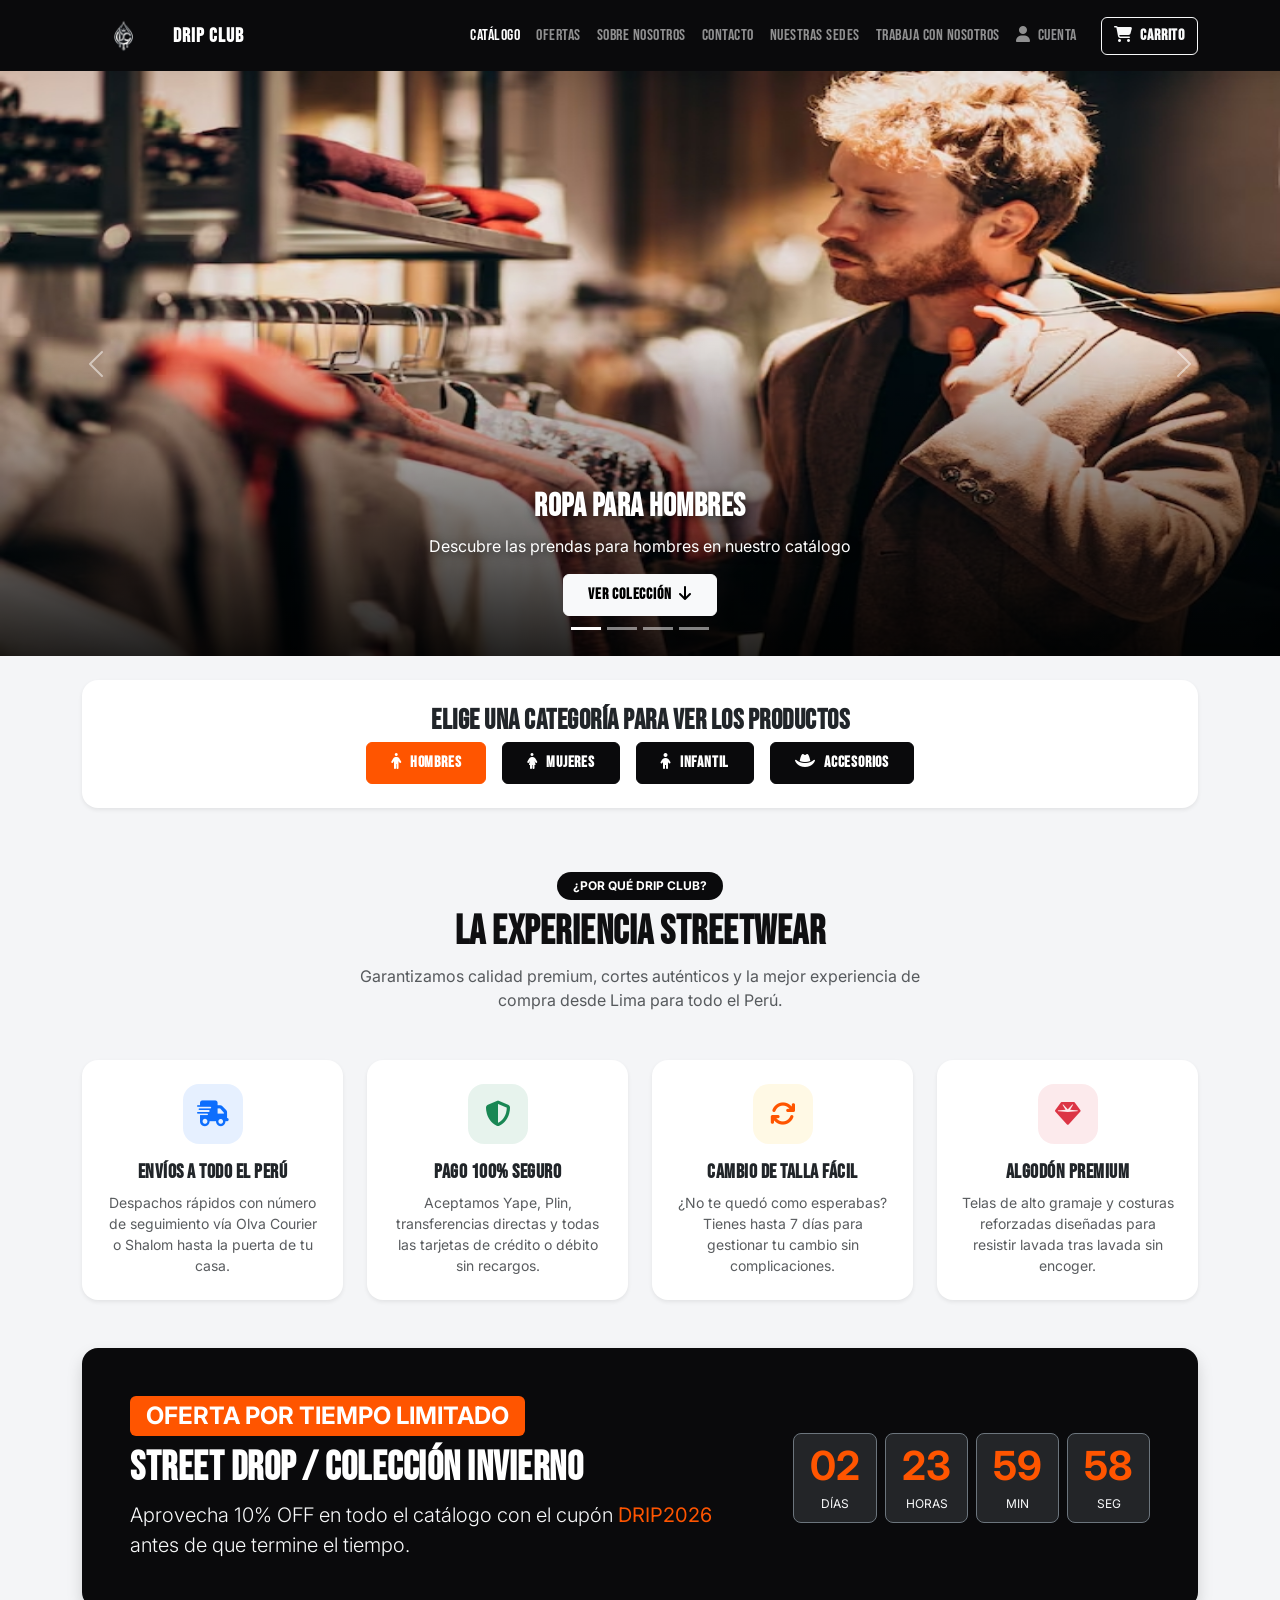
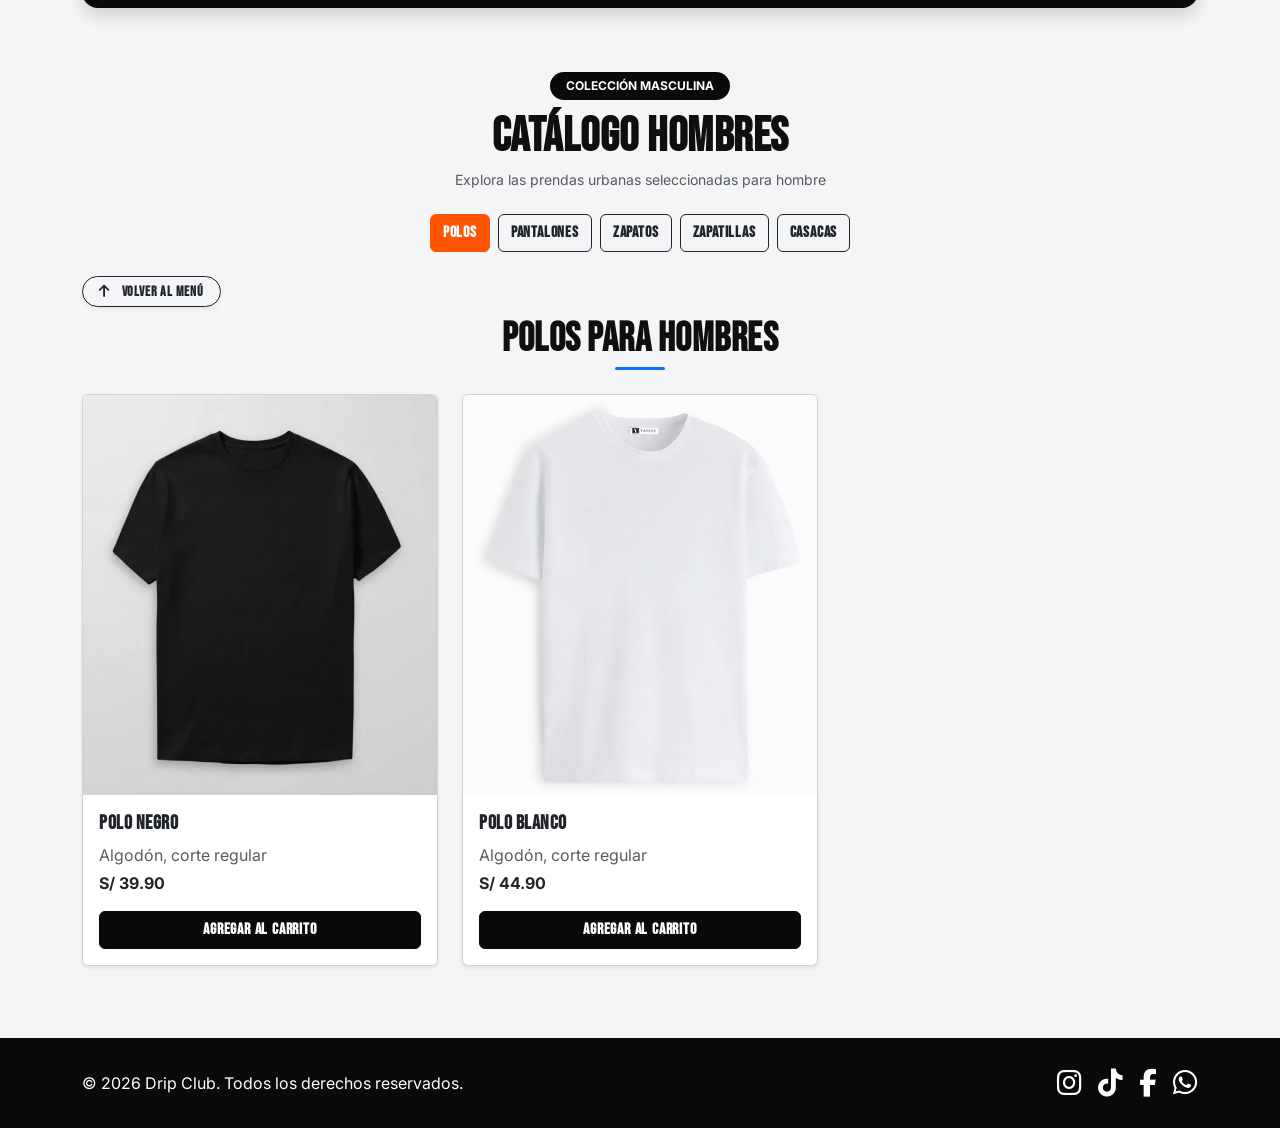
==== drip-club-app/src/main/resources/static/index.html @ f4e7a450 "se inicio la creacion del backend con springboot" ====
<!DOCTYPE html>
<html lang="es">

<head>
  <meta charset="UTF-8">
  <meta name="viewport" content="width=device-width, initial-scale=1.0">
  <title>Drip Club</title>
  <link href="https://cdn.jsdelivr.net/npm/bootstrap@5.3.3/dist/css/bootstrap.min.css" rel="stylesheet">
  <link href="assets/styles.css" rel="stylesheet">

  <link rel="shortcut icon" href="favicon.ico" type="image/x-icon">
</head>

<body>

  <nav class="navbar navbar-expand-lg navbar-dark bg-dark sticky-top">
    <div class="container">

      <a class="navbar-brand fw-bold d-flex align-items-center gap-2" href="index.html">
        <img src="assets/image/logo.png" alt="Logo Drip Club" height="45" class="d-inline-block">
        Drip Club</a>

      <button class="navbar-toggler" type="button" data-bs-toggle="collapse" data-bs-target="#menuPrincipal">
        <span class="navbar-toggler-icon"></span>
      </button>

      <div class="collapse navbar-collapse" id="menuPrincipal">

        <ul class="navbar-nav ms-auto mb-2 mb-lg-0">

          <li class="nav-item">
            <a class="nav-link active" href="#catalogo">Catálogo</a>
          </li>

          <li class="nav-item">
            <a class="nav-link" href="#ofertas" id="navOfertas">
              Ofertas
            </a>
          </li>

          <li class="nav-item">
            <a class="nav-link" href="assets/pages/sobreNosotros.html">
              Sobre nosotros
            </a>
          </li>

          <li class="nav-item">
            <a class="nav-link" href="assets/pages/contacto.html">
              Contacto
            </a>
          </li>

          <li class="nav-item">
            <a class="nav-link" href="assets/pages/sedes.html">
              Nuestras Sedes
            </a>
          </li>

          <li class="nav-item">
            <a class="nav-link" href="assets/pages/trabajaNosotros.html">
              Trabaja con nosotros
            </a>
          </li>

          <!-- Opción Cuenta: abre el modal de inicio de sesión / registro -->
          <li class="nav-item">
            <a class="nav-link" href="#" id="navCuenta" data-bs-toggle="modal" data-bs-target="#modalCuenta">
              <i class="fa-solid fa-user me-1"></i>
              Cuenta
            </a>
          </li>

        </ul>

        <button class="btn btn-outline-light ms-lg-3" type="button" id="btnAbrirCarrito" data-bs-toggle="offcanvas"
          data-bs-target="#offcanvasCarrito" aria-controls="offcanvasCarrito">
          <i class="fa-solid fa-cart-shopping me-1"></i>
          Carrito
        </button>

      </div>
    </div>
  </nav>



  <!-- ===== CARRUSEL (banner principal) ===== -->
  <!-- data-bs-ride="carousel" hace que empiece a moverse solo, automáticamente -->
  <div id="carruselPrincipal" class="carousel slide" data-bs-ride="carousel" data-bs-interval="4000">

    <!-- Los puntitos (indicadores). Cada botón apunta a un slide distinto
         mediante data-bs-slide-to (0, 1, 2...) -->
    <div class="carousel-indicators">
      <button type="button" data-bs-target="#carruselPrincipal" data-bs-slide-to="0" class="active" aria-current="true"
        aria-label="Slide 1"></button>
      <button type="button" data-bs-target="#carruselPrincipal" data-bs-slide-to="1" aria-label="Slide 2"></button>
      <button type="button" data-bs-target="#carruselPrincipal" data-bs-slide-to="2" aria-label="Slide 3"></button>
      <button type="button" data-bs-target="#carruselPrincipal" data-bs-slide-to="3" aria-label="Slide 4"></button>
    </div>

    <!-- Las diapositivas -->
    <div class="carousel-inner">

      <div class="carousel-item active cursor-pointer" onclick="irACategoria('hombres')">
        <img src="assets/image/ropa-hombres-banner2.jpg" class="d-block w-100 imagen-carrousel" alt="Ropa para Hombres">
        <div class="carousel-caption d-block">
          <h2 class="fw-bold fs-2 fs-md-1 mb-2">Ropa para Hombres</h2>
          <p class="mb-3 d-none d-sm-block fs-6 fs-md-5">Descubre las prendas para hombres en nuestro catálogo</p>
          <button class="btn btn-light fw-bold py-2 px-4">Ver Colección <i
              class="fa-solid fa-arrow-down ms-1"></i></button>
        </div>
      </div>

      <div class="carousel-item cursor-pointer" onclick="irACategoria('mujeres')">
        <img src="assets/image/ropa-mujeres-banner.webp" class="d-block w-100 imagen-carrousel" alt="Ropa para Mujeres">
        <div class="carousel-caption d-block">
          <h2 class="fw-bold fs-2 fs-md-1 mb-2">Ropa para Mujeres</h2>
          <p class="mb-3 d-none d-sm-block fs-6 fs-md-5">Descubre las prendas para mujeres en nuestro catálogo</p>
          <button class="btn btn-light fw-bold py-2 px-4">Ver Colección <i
              class="fa-solid fa-arrow-down ms-1"></i></button>
        </div>
      </div>

      <div class="carousel-item cursor-pointer" onclick="irACategoria('infantil')">
        <img src="assets/image/ropa-niños-banner.webp" class="d-block w-100 imagen-carrousel" alt="Ropa para Niños">
        <div class="carousel-caption d-block">
          <h2 class="fw-bold fs-2 fs-md-1 mb-2">Ropa para Niños</h2>
          <p class="mb-3 d-none d-sm-block fs-6 fs-md-5">Descubre las prendas para niños en nuestro catálogo</p>
          <button class="btn btn-light fw-bold py-2 px-4">Ver Colección <i
              class="fa-solid fa-arrow-down ms-1"></i></button>
        </div>
      </div>

      <div class="carousel-item cursor-pointer" onclick="irACategoria('accesorios')">
        <img src="assets/image/ropa-accesorios-banner.jpg" class="d-block w-100 imagen-carrousel" alt="Accesorios">
        <div class="carousel-caption d-block">
          <h2 class="fw-bold fs-2 fs-md-1 mb-2">Accesorios</h2>
          <p class="mb-3 d-none d-sm-block fs-6 fs-md-5">Descubre nuestra colección de accesorios únicos</p>
          <button class="btn btn-light fw-bold py-2 px-4">Ver Colección <i
              class="fa-solid fa-arrow-down ms-1"></i></button>
        </div>
      </div>

    </div>

    <!-- Las flechas (controles) para pasar de slide manualmente -->
    <button class="carousel-control-prev" type="button" data-bs-target="#carruselPrincipal" data-bs-slide="prev">
      <span class="carousel-control-prev-icon" aria-hidden="true"></span>
      <span class="visually-hidden">Anterior</span>
    </button>
    <button class="carousel-control-next" type="button" data-bs-target="#carruselPrincipal" data-bs-slide="next">
      <span class="carousel-control-next-icon" aria-hidden="true"></span>
      <span class="visually-hidden">Siguiente</span>
    </button>

  </div>

  <!-- ===== MENÚ DE CATEGORÍAS (DEBAJO DEL CARRUSEL) ===== -->
  <section id="menu-categorias" class="container my-4">
    <div class="card border-0 rounded-4 shadow-sm p-4 bg-white text-center">
      <h2 class="fw-bold h3 mb-1">Elige una categoría para ver los productos</h2>

      <div class="nav nav-pills justify-content-center gap-2 gap-md-3" id="categorias" role="tablist">
        <button class="btn btn-dark px-3 px-md-4 py-2 active" data-bs-toggle="pill" data-bs-target="#hombres"
          type="button">
          <i class="fa-solid fa-person me-2"></i>Hombres
        </button>

        <button class="btn btn-dark px-3 px-md-4 py-2" data-bs-toggle="pill" data-bs-target="#mujeres" type="button">
          <i class="fa-solid fa-person-dress me-2"></i>Mujeres
        </button>

        <button class="btn btn-dark px-3 px-md-4 py-2" data-bs-toggle="pill" data-bs-target="#infantil" type="button">
          <i class="fa-solid fa-child me-2"></i>Infantil
        </button>

        <button class="btn btn-dark px-3 px-md-4 py-2" data-bs-toggle="pill" data-bs-target="#accesorios" type="button">
          <i class="fa-solid fa-hat-cowboy me-2"></i>Accesorios
        </button>
      </div>
    </div>
  </section>






  <!-- ===== EXPERIENCIA Y BENEFICIOS DRIP CLUB ===== -->
  <section class="container my-5 py-3">
    <div class="text-center mb-5">
      <span class="badge bg-dark px-3 py-2 text-uppercase mb-2 rounded-pill">¿Por qué Drip Club?</span>
      <h2 class="fw-bold display-6">La Experiencia Streetwear</h2>
      <p class="text-muted mx-auto" style="max-width: 600px;">
        Garantizamos calidad premium, cortes auténticos y la mejor experiencia de compra desde Lima para todo el Perú.
      </p>
    </div>

    <div class="row g-4">

      <!-- Beneficio 1 -->
      <div class="col-12 col-sm-6 col-lg-3">
        <div class="card card-beneficio h-100 border-0 shadow-sm rounded-4 p-4 text-center bg-white">
          <div class="icon-box bg-primary bg-opacity-10 text-primary mx-auto mb-3">
            <i class="fa-solid fa-truck-fast"></i>
          </div>
          <h5 class="fw-bold mb-2">Envíos a Todo el Perú</h5>
          <p class="text-muted small mb-0">
            Despachos rápidos con número de seguimiento vía Olva Courier o Shalom hasta la puerta de tu casa.
          </p>
        </div>
      </div>

      <!-- Beneficio 2 -->
      <div class="col-12 col-sm-6 col-lg-3">
        <div class="card card-beneficio h-100 border-0 shadow-sm rounded-4 p-4 text-center bg-white">
          <div class="icon-box bg-success bg-opacity-10 text-success mx-auto mb-3">
            <i class="fa-solid fa-shield-halved"></i>
          </div>
          <h5 class="fw-bold mb-2">Pago 100% Seguro</h5>
          <p class="text-muted small mb-0">
            Aceptamos Yape, Plin, transferencias directas y todas las tarjetas de crédito o débito sin recargos.
          </p>
        </div>
      </div>

      <!-- Beneficio 3 -->
      <div class="col-12 col-sm-6 col-lg-3">
        <div class="card card-beneficio h-100 border-0 shadow-sm rounded-4 p-4 text-center bg-white">
          <div class="icon-box bg-warning bg-opacity-10 text-warning mx-auto mb-3">
            <i class="fa-solid fa-arrows-rotate"></i>
          </div>
          <h5 class="fw-bold mb-2">Cambio de Talla Fácil</h5>
          <p class="text-muted small mb-0">
            ¿No te quedó como esperabas? Tienes hasta 7 días para gestionar tu cambio sin complicaciones.
          </p>
        </div>
      </div>

      <!-- Beneficio 4 -->
      <div class="col-12 col-sm-6 col-lg-3">
        <div class="card card-beneficio h-100 border-0 shadow-sm rounded-4 p-4 text-center bg-white">
          <div class="icon-box bg-danger bg-opacity-10 text-danger mx-auto mb-3">
            <i class="fa-solid fa-gem"></i>
          </div>
          <h5 class="fw-bold mb-2">Algodón Premium</h5>
          <p class="text-muted small mb-0">
            Telas de alto gramaje y costuras reforzadas diseñadas para resistir lavada tras lavada sin encoger.
          </p>
        </div>
      </div>

    </div>

    <!-- Banner Promocional con Cuenta Regresiva -->
    <div class="card border-0 rounded-4 bg-dark text-white p-4 p-md-5 mt-5 shadow">
      <div class="row align-items-center g-4 text-center text-md-start">
        <div class="col-lg-7">
          <span class="badge bg-warning text-dark fw-bold px-3 py-2 text-uppercase mb-2 fs-4">Oferta por Tiempo
            Limitado</span>
          <h3 class="fw-bold display-6 mb-2">Street Drop / Colección Invierno</h3>
          <p class="text-light lead mb-0">
            Aprovecha 10% OFF en todo el catálogo con el cupón <strong class="text-warning">DRIP2026</strong> antes de
            que termine el tiempo.
          </p>
        </div>
        <div class="col-lg-5">
          <!-- Temporizador Digital -->
          <div class="d-flex justify-content-center justify-content-lg-end gap-2 text-center">
            <div class="bg-secondary bg-opacity-25 border border-secondary rounded-3 p-2 px-3">
              <span id="cuentaDias" class="d-block display-6 fw-bold text-warning">02</span>
              <small class="text-uppercase text-light" style="font-size: 0.75rem;">Días</small>
            </div>
            <div class="bg-secondary bg-opacity-25 border border-secondary rounded-3 p-2 px-3">
              <span id="cuentaHoras" class="d-block display-6 fw-bold text-warning">14</span>
              <small class="text-uppercase text-light" style="font-size: 0.75rem;">Horas</small>
            </div>
            <div class="bg-secondary bg-opacity-25 border border-secondary rounded-3 p-2 px-3">
              <span id="cuentaMinutos" class="d-block display-6 fw-bold text-warning">38</span>
              <small class="text-uppercase text-light" style="font-size: 0.75rem;">Min</small>
            </div>
            <div class="bg-secondary bg-opacity-25 border border-secondary rounded-3 p-2 px-3">
              <span id="cuentaSegundos" class="d-block display-6 fw-bold text-warning">45</span>
              <small class="text-uppercase text-light" style="font-size: 0.75rem;">Seg</small>
            </div>
          </div>
        </div>
      </div>
    </div>
  </section>

  <!-- ===== SECCIÓN OFERTAS ===== -->
  <section id="ofertas" class="container my-5 d-none">

    <div class="text-center mb-4">

      <span class="badge bg-warning px-3 py-2 text-uppercase mb-2 rounded-pill">
        Descuentos
      </span>

      <h2 class="fw-bold display-5 mb-1">
        Ofertas Drip Club
      </h2>

      <p class="text-muted">
        Aprovecha nuestros productos seleccionados con precios especiales
      </p>

    </div>

    <!-- Aquí JavaScript colocará automáticamente los productos en oferta -->
    <div class="row g-4" id="productosOfertas">
    </div>

  </section>





  <!-- ===== CATÁLOGO DE PRODUCTOS (GRILLA) ===== -->
  <div id="catalogo"></div>




  <!-- ===== CONTENIDO DE CATEGORÍAS ===== -->
  <div class="container mb-5 pb-4">
    <div class="tab-content">


      <!-- ================================================== -->
      <!-- HOMBRES -->
      <!-- ================================================== -->

      <div class="tab-pane fade show active" id="hombres">

        <!-- TÍTULO PRINCIPAL DE LA CATEGORÍA -->
        <div class="text-center mb-4">
          <span class="badge bg-dark px-3 py-2 text-uppercase mb-2 rounded-pill">Colección Masculina</span>
          <h2 class="fw-bold display-5 mb-1">Catálogo Hombres</h2>
          <p class="text-muted small">Explora las prendas urbanas seleccionadas para hombre</p>
        </div>

        <!-- SUBCATEGORÍAS -->

        <div class="nav nav-pills justify-content-center gap-2 flex-wrap mb-4">

          <button class="btn btn-outline-dark active" data-bs-toggle="pill" data-bs-target="#hombre-polos"
            type="button">
            Polos
          </button>

          <button class="btn btn-outline-dark" data-bs-toggle="pill" data-bs-target="#hombre-pantalones" type="button">
            Pantalones
          </button>

          <button class="btn btn-outline-dark" data-bs-toggle="pill" data-bs-target="#hombre-zapatos" type="button">
            Zapatos
          </button>

          <button class="btn btn-outline-dark" data-bs-toggle="pill" data-bs-target="#hombre-zapatillas" type="button">
            Zapatillas
          </button>

          <button class="btn btn-outline-dark" data-bs-toggle="pill" data-bs-target="#hombre-casacas" type="button">
            Casacas
          </button>

        </div>


        <div class="tab-content">


          <!-- POLOS HOMBRE -->

          <div class="tab-pane fade show active" id="hombre-polos">

            <!-- Cabecera con botón volver a la izquierda y título en el centro -->
            <div class="mb-4">
              <div class="text-start mb-2">
                <a href="#menu-categorias" class="btn btn-outline-dark btn-sm rounded-pill px-3 fw-bold shadow-sm">
                  <i class="fa-solid fa-arrow-up me-2"></i> Volver al menú
                </a>
              </div>
              <div class="text-center">
                <h2 class="fw-bold display-6 mb-1">Polos para Hombres</h2>
                <div class="bg-primary mx-auto rounded-pill" style="width: 50px; height: 3px;"></div>
              </div>
            </div>

            <div class="row g-4">

              <div class="col-12 col-sm-6 col-md-4 producto" data-oferta="true" data-precio-oferta="29.90">
                <div class="card h-100 shadow-sm">

                  <img src="assets/image/polo-negro-basico-unisex-1-600x750.png.webp"
                    class="card-img-top imagen-producto" alt="Polo negro">

                  <div class="card-body d-flex flex-column">

                    <h5 class="card-title">Polo Negro</h5>

                    <p class="card-text text-muted mb-1">
                      Algodón, corte regular
                    </p>

                    <p class="fw-bold mb-3">S/ 39.90</p>

                    <button class="btn btn-dark mt-auto btn-agregar-carrito">
                      Agregar al carrito
                    </button>

                  </div>
                </div>
              </div>


              <div class="col-12 col-sm-6 col-md-4">
                <div class="card h-100 shadow-sm">

                  <img src="assets/image/w=1500,h=1500,fit=cover.jpg" class="card-img-top imagen-producto"
                    alt="Polo negro">

                  <div class="card-body d-flex flex-column">

                    <h5 class="card-title">Polo Blanco</h5>

                    <p class="card-text text-muted mb-1">
                      Algodón, corte regular
                    </p>

                    <p class="fw-bold mb-3">S/ 44.90</p>

                    <button class="btn btn-dark mt-auto btn-agregar-carrito">
                      Agregar al carrito
                    </button>

                  </div>
                </div>
              </div>

            </div>
          </div>


          <!-- PANTALONES HOMBRE -->
          <div class="tab-pane fade" id="hombre-pantalones">

            <!-- Cabecera con botón volver a la izquierda y título en el centro -->
            <div class="mb-4">
              <div class="text-start mb-2">
                <a href="#menu-categorias" class="btn btn-outline-dark btn-sm rounded-pill px-3 fw-bold shadow-sm">
                  <i class="fa-solid fa-arrow-up me-2"></i> Volver al menú
                </a>
              </div>
              <div class="text-center">
                <h2 class="fw-bold display-6 mb-1">Pantalones para Hombres</h2>
                <div class="bg-primary mx-auto rounded-pill" style="width: 50px; height: 3px;"></div>
              </div>
            </div>

            <div class="row g-4">

              <div class="col-12 col-sm-6 col-md-4">
                <div class="card h-100 shadow-sm">

                  <img src="assets/image/715720_gp00_6_1.webp" class="card-img-top imagen-producto"
                    alt="Pantalón straight">

                  <div class="card-body d-flex flex-column">

                    <h5 class="card-title">Pantalón Straight</h5>

                    <p class="card-text text-muted mb-1">
                      Corte recto para hombre
                    </p>

                    <p class="fw-bold mb-3">S/ 89.90</p>

                    <button class="btn btn-dark mt-auto btn-agregar-carrito">
                      Agregar al carrito
                    </button>

                  </div>
                </div>
              </div>


              <div class="col-12 col-sm-6 col-md-4">
                <div class="card h-100 shadow-sm">

                  <img src="assets/image/20535148.webp" class="card-img-top imagen-producto" alt="Pantalón jogger">

                  <div class="card-body d-flex flex-column">

                    <h5 class="card-title">Pantalón Jogger</h5>

                    <p class="card-text text-muted mb-1">
                      Cómodo y urbano
                    </p>

                    <p class="fw-bold mb-3">S/ 79.90</p>

                    <button class="btn btn-dark mt-auto btn-agregar-carrito">
                      Agregar al carrito
                    </button>

                  </div>
                </div>
              </div>


              <div class="col-12 col-sm-6 col-md-4">
                <div class="card h-100 shadow-sm">

                  <img src="assets/image/pantalonchino.webp" class="card-img-top imagen-producto" alt="Jogger negro">

                  <div class="card-body d-flex flex-column">

                    <h5 class="card-title">Pantalón Chino</h5>

                    <p class="card-text text-muted mb-1">
                      Diseño urbano
                    </p>

                    <p class="fw-bold mb-3">S/ 84.90</p>

                    <button class="btn btn-dark mt-auto btn-agregar-carrito">
                      Agregar al carrito
                    </button>

                  </div>
                </div>
              </div>

            </div>
          </div>


          <!-- ZAPATOS HOMBRE -->
          <div class="tab-pane fade" id="hombre-zapatos">

            <!-- Cabecera con botón volver a la izquierda y título en el centro -->
            <div class="mb-4">
              <div class="text-start mb-2">
                <a href="#menu-categorias" class="btn btn-outline-dark btn-sm rounded-pill px-3 fw-bold shadow-sm">
                  <i class="fa-solid fa-arrow-up me-2"></i> Volver al menú
                </a>
              </div>
              <div class="text-center">
                <h2 class="fw-bold display-6 mb-1">Zapatos para Hombres</h2>
                <div class="bg-primary mx-auto rounded-pill" style="width: 50px; height: 3px;"></div>
              </div>
            </div>

            <div class="row g-4">

              <div class="col-12 col-sm-6 col-md-4">
                <div class="card h-100 shadow-sm">

                  <img src="assets/image/images.jpg" class="card-img-top imagen-producto" alt="Zapato marrón">

                  <div class="card-body d-flex flex-column">

                    <h5 class="card-title">Zapato Marrón</h5>

                    <p class="card-text text-muted mb-1">
                      Diseño elegante
                    </p>

                    <p class="fw-bold mb-3">S/ 139.90</p>

                    <button class="btn btn-dark mt-auto btn-agregar-carrito">
                      Agregar al carrito
                    </button>

                  </div>
                </div>
              </div>


              <div class="col-12 col-sm-6 col-md-4">
                <div class="card h-100 shadow-sm">

                  <img src="assets/image/black-leather-formal-shoes-isolated-260nw-2455182389.webp"
                    class="card-img-top imagen-producto" alt="Zapato negro">

                  <div class="card-body d-flex flex-column">

                    <h5 class="card-title">Zapato Negro</h5>

                    <p class="card-text text-muted mb-1">
                      Diseño formal
                    </p>

                    <p class="fw-bold mb-3">S/ 149.90</p>

                    <button class="btn btn-dark mt-auto btn-agregar-carrito">
                      Agregar al carrito
                    </button>

                  </div>
                </div>
              </div>

            </div>
          </div>


          <!-- ZAPATILLAS HOMBRE -->
          <div class="tab-pane fade" id="hombre-zapatillas">

            <!-- Cabecera con botón volver a la izquierda y título en el centro -->
            <div class="mb-4">
              <div class="text-start mb-2">
                <a href="#menu-categorias" class="btn btn-outline-dark btn-sm rounded-pill px-3 fw-bold shadow-sm">
                  <i class="fa-solid fa-arrow-up me-2"></i> Volver al menú
                </a>
              </div>
              <div class="text-center">
                <h2 class="fw-bold display-6 mb-1">Zapatillas para Hombres</h2>
                <div class="bg-primary mx-auto rounded-pill" style="width: 50px; height: 3px;"></div>
              </div>
            </div>

            <div class="row g-4">

              <div class="col-12 col-sm-6 col-md-4">
                <div class="card h-100 shadow-sm">

                  <img src="assets/image/Zapatillasrunning.jpg" class="card-img-top imagen-producto"
                    alt="Zapatilla running">

                  <div class="card-body d-flex flex-column">

                    <h5 class="card-title">Zapatilla Running</h5>

                    <p class="card-text text-muted mb-1">
                      Cómoda para uso diario
                    </p>

                    <p class="fw-bold mb-3">S/ 149.90</p>

                    <button class="btn btn-dark mt-auto btn-agregar-carrito">
                      Agregar al carrito
                    </button>

                  </div>
                </div>
              </div>


              <div class="col-12 col-sm-6 col-md-4 producto" data-oferta="true" data-precio-oferta="109.90">
                <div class="card h-100 shadow-sm">

                  <img src="assets/image/Zapatillascasual.jpg" class="card-img-top imagen-producto"
                    alt="Zapatilla casual">

                  <div class="card-body d-flex flex-column">

                    <h5 class="card-title">Zapatilla Casual</h5>

                    <p class="card-text text-muted mb-1">
                      Diseño urbano
                    </p>

                    <p class="fw-bold mb-3">S/ 139.90</p>

                    <button class="btn btn-dark mt-auto btn-agregar-carrito">
                      Agregar al carrito
                    </button>

                  </div>
                </div>
              </div>

            </div>
          </div>


          <!-- CASACAS HOMBRE -->
          <div class="tab-pane fade" id="hombre-casacas">

            <!-- Cabecera con botón volver a la izquierda y título en el centro -->
            <div class="mb-4">
              <div class="text-start mb-2">
                <a href="#menu-categorias" class="btn btn-outline-dark btn-sm rounded-pill px-3 fw-bold shadow-sm">
                  <i class="fa-solid fa-arrow-up me-2"></i> Volver al menú
                </a>
              </div>
              <div class="text-center">
                <h2 class="fw-bold display-6 mb-1">Casacas para Hombres</h2>
                <div class="bg-primary mx-auto rounded-pill" style="width: 50px; height: 3px;"></div>
              </div>
            </div>

            <div class="row g-4">

              <div class="col-12 col-sm-6 col-md-4">
                <div class="card h-100 shadow-sm">

                  <img src="assets/image/Casaca-trucker-en-denim---Negro---H-M-PE.webp"
                    class="card-img-top imagen-producto" alt="Casaca denim">

                  <div class="card-body d-flex flex-column">

                    <h5 class="card-title">Casaca Denim</h5>

                    <p class="card-text text-muted mb-1">
                      Denim oscuro
                    </p>

                    <p class="fw-bold mb-3">S/ 129.90</p>

                    <button class="btn btn-dark mt-auto btn-agregar-carrito">
                      Agregar al carrito
                    </button>

                  </div>
                </div>
              </div>


              <div class="col-12 col-sm-6 col-md-4 producto" data-oferta="true" data-precio-oferta="129.90">
                <div class="card h-100 shadow-sm">

                  <img src="assets/image/casacapuffer.webp" class="card-img-top imagen-producto" alt="Casaca puffer">

                  <div class="card-body d-flex flex-column">

                    <h5 class="card-title">Casaca Puffer</h5>

                    <p class="card-text text-muted mb-1">
                      Ideal para invierno
                    </p>

                    <p class="fw-bold mb-3">S/ 159.90</p>

                    <button class="btn btn-dark mt-auto btn-agregar-carrito">
                      Agregar al carrito
                    </button>

                  </div>
                </div>
              </div>

            </div>
          </div>

        </div>
      </div>


      <!-- ================================================== -->
      <!-- MUJERES -->
      <!-- ================================================== -->

      <div class="tab-pane fade" id="mujeres">

        <!-- TÍTULO PRINCIPAL DE LA CATEGORÍA -->
        <div class="text-center mb-4">
          <span class="badge bg-dark px-3 py-2 text-uppercase mb-2 rounded-pill">Colección Femenina</span>
          <h2 class="fw-bold display-5 mb-1">Catálogo Mujeres</h2>
          <p class="text-muted small">Explora las prendas urbanas seleccionadas para mujer</p>
        </div>

        <div class="nav nav-pills justify-content-center gap-2 flex-wrap mb-4">

          <button class="btn btn-outline-dark active" data-bs-toggle="pill" data-bs-target="#mujer-polos" type="button">
            Polos
          </button>

          <button class="btn btn-outline-dark" data-bs-toggle="pill" data-bs-target="#mujer-blusas" type="button">
            Blusas
          </button>

          <button class="btn btn-outline-dark" data-bs-toggle="pill" data-bs-target="#mujer-pantalones" type="button">
            Pantalones
          </button>

          <button class="btn btn-outline-dark" data-bs-toggle="pill" data-bs-target="#mujer-faldas" type="button">
            Faldas
          </button>

          <button class="btn btn-outline-dark" data-bs-toggle="pill" data-bs-target="#mujer-vestidos" type="button">
            Vestidos
          </button>

          <button class="btn btn-outline-dark" data-bs-toggle="pill" data-bs-target="#mujer-tacos" type="button">
            Tacos
          </button>

          <button class="btn btn-outline-dark" data-bs-toggle="pill" data-bs-target="#mujer-zapatillas" type="button">
            Zapatillas
          </button>

          <button class="btn btn-outline-dark" data-bs-toggle="pill" data-bs-target="#mujer-casacas" type="button">
            Casacas
          </button>

        </div>


        <div class="tab-content">


          <!-- POLOS MUJER -->

          <div class="tab-pane fade show active" id="mujer-polos">

            <!-- Cabecera con botón volver a la izquierda y título en el centro -->
            <div class="mb-4">
              <div class="text-start mb-2">
                <a href="#menu-categorias" class="btn btn-outline-dark btn-sm rounded-pill px-3 fw-bold shadow-sm">
                  <i class="fa-solid fa-arrow-up me-2"></i> Volver al menú
                </a>
              </div>
              <div class="text-center">
                <h2 class="fw-bold display-6 mb-1">Polos para Mujeres</h2>
                <div class="bg-primary mx-auto rounded-pill" style="width: 50px; height: 3px;"></div>
              </div>
            </div>

            <div class="row g-4">

              <div class="col-12 col-sm-6 col-md-4">
                <div class="card h-100 shadow-sm">

                  <img src="assets/image/PM26-ROSADO.webp" class="card-img-top imagen-producto" alt="Polo camisero">

                  <div class="card-body d-flex flex-column">

                    <h5 class="card-title">Polo Camisero</h5>

                    <p class="card-text text-muted mb-1">
                      Polo casual para mujer
                    </p>

                    <p class="fw-bold mb-3">S/ 49.90</p>

                    <button class="btn btn-dark mt-auto btn-agregar-carrito">
                      Agregar al carrito
                    </button>

                  </div>
                </div>
              </div>


              <div class="col-12 col-sm-6 col-md-4">
                <div class="card h-100 shadow-sm">

                  <img src="assets/image/polomujer.jpg" class="card-img-top imagen-producto" alt="Polo manga corta">

                  <div class="card-body d-flex flex-column">

                    <h5 class="card-title">Polo Manga Corta</h5>

                    <p class="card-text text-muted mb-1">
                      Diseño casual
                    </p>

                    <p class="fw-bold mb-3">S/ 39.90</p>

                    <button class="btn btn-dark mt-auto btn-agregar-carrito">
                      Agregar al carrito
                    </button>

                  </div>
                </div>
              </div>

            </div>
          </div>


          <!-- BLUSAS MUJER -->

          <div class="tab-pane fade" id="mujer-blusas">

            <!-- Cabecera con botón volver a la izquierda y título en el centro -->
            <div class="mb-4">
              <div class="text-start mb-2">
                <a href="#menu-categorias" class="btn btn-outline-dark btn-sm rounded-pill px-3 fw-bold shadow-sm">
                  <i class="fa-solid fa-arrow-up me-2"></i> Volver al menú
                </a>
              </div>
              <div class="text-center">
                <h2 class="fw-bold display-6 mb-1">Blusas para Mujeres</h2>
                <div class="bg-primary mx-auto rounded-pill" style="width: 50px; height: 3px;"></div>
              </div>
            </div>

            <div class="row g-4">

              <div class="col-12 col-sm-6 col-md-4">
                <div class="card h-100 shadow-sm">

                  <img src="assets/image/boleromujer.jpg" class="card-img-top imagen-producto" alt="Blusa bolero">

                  <div class="card-body d-flex flex-column">

                    <h5 class="card-title">Blusa Bolero</h5>

                    <p class="card-text text-muted mb-1">
                      Blusa elegante y fresca
                    </p>

                    <p class="fw-bold mb-3">S/ 69.90</p>

                    <button class="btn btn-dark mt-auto btn-agregar-carrito">
                      Agregar al carrito
                    </button>

                  </div>
                </div>
              </div>


              <div class="col-12 col-sm-6 col-md-4">
                <div class="card h-100 shadow-sm">

                  <img src="assets/image/blusamangalarga.webp" class="card-img-top imagen-producto"
                    alt="Blusa manga larga">

                  <div class="card-body d-flex flex-column">

                    <h5 class="card-title">Blusa Manga Larga</h5>

                    <p class="card-text text-muted mb-1">
                      Diseño casual
                    </p>

                    <p class="fw-bold mb-3">S/ 74.90</p>

                    <button class="btn btn-dark mt-auto btn-agregar-carrito">
                      Agregar al carrito
                    </button>

                  </div>
                </div>
              </div>

            </div>
          </div>

          <!-- PANTALONES MUJER -->
          <div class="tab-pane fade" id="mujer-pantalones">

            <!-- Cabecera con botón volver a la izquierda y título en el centro -->
            <div class="mb-4">
              <div class="text-start mb-2">
                <a href="#menu-categorias" class="btn btn-outline-dark btn-sm rounded-pill px-3 fw-bold shadow-sm">
                  <i class="fa-solid fa-arrow-up me-2"></i> Volver al menú
                </a>
              </div>
              <div class="text-center">
                <h2 class="fw-bold display-6 mb-1">Pantalones para Mujeres</h2>
                <div class="bg-primary mx-auto rounded-pill" style="width: 50px; height: 3px;"></div>
              </div>
            </div>

            <div class="row g-4">

              <div class="col-12 col-sm-6 col-md-4">
                <div class="card h-100 shadow-sm">

                  <img src="assets/image/jeanazulmujer.webp" class="card-img-top imagen-producto" alt="Jean mujer">

                  <div class="card-body d-flex flex-column">

                    <h5 class="card-title">Jean Mujer</h5>

                    <p class="card-text text-muted mb-1">
                      Jean azul clásico
                    </p>

                    <p class="fw-bold mb-3">S/ 99.90</p>

                    <button class="btn btn-dark mt-auto btn-agregar-carrito">
                      Agregar al carrito
                    </button>

                  </div>
                </div>
              </div>


              <div class="col-12 col-sm-6 col-md-4">
                <div class="card h-100 shadow-sm">

                  <img src="assets/image/legginsnegro.avif" class="card-img-top imagen-producto" alt="Leggin mujer">

                  <div class="card-body d-flex flex-column">

                    <h5 class="card-title">Leggin Negro</h5>

                    <p class="card-text text-muted mb-1">
                      Cómodo y flexible
                    </p>

                    <p class="fw-bold mb-3">S/ 59.90</p>

                    <button class="btn btn-dark mt-auto btn-agregar-carrito">
                      Agregar al carrito
                    </button>

                  </div>
                </div>
              </div>


              <div class="col-12 col-sm-6 col-md-4">
                <div class="card h-100 shadow-sm">

                  <img src="assets/image/joggerdeportivo.webp" class="card-img-top imagen-producto" alt="Jogger mujer">

                  <div class="card-body d-flex flex-column">

                    <h5 class="card-title">Jogger deportivo</h5>

                    <p class="card-text text-muted mb-1">
                      Diseño casual
                    </p>

                    <p class="fw-bold mb-3">S/ 79.90</p>

                    <button class="btn btn-dark mt-auto btn-agregar-carrito">
                      Agregar al carrito
                    </button>

                  </div>
                </div>
              </div>

            </div>
          </div>


          <!-- FALDAS MUJER -->
          <div class="tab-pane fade" id="mujer-faldas">

            <!-- Cabecera con botón volver a la izquierda y título en el centro -->
            <div class="mb-4">
              <div class="text-start mb-2">
                <a href="#menu-categorias" class="btn btn-outline-dark btn-sm rounded-pill px-3 fw-bold shadow-sm">
                  <i class="fa-solid fa-arrow-up me-2"></i> Volver al menú
                </a>
              </div>
              <div class="text-center">
                <h2 class="fw-bold display-6 mb-1">Faldas para Mujeres</h2>
                <div class="bg-primary mx-auto rounded-pill" style="width: 50px; height: 3px;"></div>
              </div>
            </div>

            <div class="row g-4">

              <div class="col-12 col-sm-6 col-md-4">
                <div class="card h-100 shadow-sm">

                  <img src="assets/image/faldacorta.jpg" class="card-img-top imagen-producto" alt="Falda corta">

                  <div class="card-body d-flex flex-column">

                    <h5 class="card-title">Falda Corta</h5>

                    <p class="card-text text-muted mb-1">
                      Diseño moderno
                    </p>

                    <p class="fw-bold mb-3">S/ 59.90</p>

                    <button class="btn btn-dark mt-auto btn-agregar-carrito">
                      Agregar al carrito
                    </button>

                  </div>
                </div>
              </div>


              <div class="col-12 col-sm-6 col-md-4">
                <div class="card h-100 shadow-sm">

                  <img src="assets/image/faldalarga.jpg" class="card-img-top imagen-producto" alt="Falda larga">

                  <div class="card-body d-flex flex-column">

                    <h5 class="card-title">Falda Larga</h5>

                    <p class="card-text text-muted mb-1">
                      Falda elegante
                    </p>

                    <p class="fw-bold mb-3">S/ 79.90</p>

                    <button class="btn btn-dark mt-auto btn-agregar-carrito">
                      Agregar al carrito
                    </button>

                  </div>
                </div>
              </div>

            </div>
          </div>


          <!-- VESTIDOS MUJER -->
          <div class="tab-pane fade" id="mujer-vestidos">

            <!-- Cabecera con botón volver a la izquierda y título en el centro -->
            <div class="mb-4">
              <div class="text-start mb-2">
                <a href="#menu-categorias" class="btn btn-outline-dark btn-sm rounded-pill px-3 fw-bold shadow-sm">
                  <i class="fa-solid fa-arrow-up me-2"></i> Volver al menú
                </a>
              </div>
              <div class="text-center">
                <h2 class="fw-bold display-6 mb-1">Vestidos para Mujeres</h2>
                <div class="bg-primary mx-auto rounded-pill" style="width: 50px; height: 3px;"></div>
              </div>
            </div>

            <div class="row g-4">

              <div class="col-12 col-sm-6 col-md-4">
                <div class="card h-100 shadow-sm">

                  <img src="assets/image/vestidoelegante.avif" class="card-img-top imagen-producto"
                    alt="Vestido elegante">

                  <div class="card-body d-flex flex-column">

                    <h5 class="card-title">Vestido Elegante</h5>

                    <p class="card-text text-muted mb-1">
                      Ideal para ocasiones especiales
                    </p>

                    <p class="fw-bold mb-3">S/ 139.90</p>

                    <button class="btn btn-dark mt-auto btn-agregar-carrito">
                      Agregar al carrito
                    </button>

                  </div>
                </div>
              </div>


              <div class="col-12 col-sm-6 col-md-4">
                <div class="card h-100 shadow-sm">

                  <img src="assets/image/vestidomangacorta.webp" class="card-img-top imagen-producto"
                    alt="Vestido manga corta">

                  <div class="card-body d-flex flex-column">

                    <h5 class="card-title">Vestido Manga Corta</h5>

                    <p class="card-text text-muted mb-1">
                      Diseño fresco y casual
                    </p>

                    <p class="fw-bold mb-3">S/ 109.90</p>

                    <button class="btn btn-dark mt-auto btn-agregar-carrito">
                      Agregar al carrito
                    </button>

                  </div>
                </div>
              </div>

            </div>
          </div>


          <!-- TACOS MUJER -->
          <div class="tab-pane fade" id="mujer-tacos">

            <!-- Cabecera con botón volver a la izquierda y título en el centro -->
            <div class="mb-4">
              <div class="text-start mb-2">
                <a href="#menu-categorias" class="btn btn-outline-dark btn-sm rounded-pill px-3 fw-bold shadow-sm">
                  <i class="fa-solid fa-arrow-up me-2"></i> Volver al menú
                </a>
              </div>
              <div class="text-center">
                <h2 class="fw-bold display-6 mb-1">Tacos para Mujeres</h2>
                <div class="bg-primary mx-auto rounded-pill" style="width: 50px; height: 3px;"></div>
              </div>
            </div>

            <div class="row g-4">

              <div class="col-12 col-sm-6 col-md-4">
                <div class="card h-100 shadow-sm">

                  <img src="assets/image/zapatosreina.jpg" class="card-img-top imagen-producto" alt="Tacos reina">

                  <div class="card-body d-flex flex-column">

                    <h5 class="card-title">Tacos Reina</h5>

                    <p class="card-text text-muted mb-1">
                      Taco clásico
                    </p>

                    <p class="fw-bold mb-3">S/ 129.90</p>

                    <button class="btn btn-dark mt-auto btn-agregar-carrito">
                      Agregar al carrito
                    </button>

                  </div>
                </div>
              </div>


              <div class="col-12 col-sm-6 col-md-4">
                <div class="card h-100 shadow-sm">

                  <img src="assets/image/zapatosconcorrea.webp" class="card-img-top imagen-producto"
                    alt="Tacos con correa">

                  <div class="card-body d-flex flex-column">

                    <h5 class="card-title">Tacos con Correa</h5>

                    <p class="card-text text-muted mb-1">
                      Diseño elegante
                    </p>

                    <p class="fw-bold mb-3">S/ 119.90</p>

                    <button class="btn btn-dark mt-auto btn-agregar-carrito">
                      Agregar al carrito
                    </button>

                  </div>
                </div>
              </div>

            </div>
          </div>


          <!-- ZAPATILLAS MUJER -->
          <div class="tab-pane fade" id="mujer-zapatillas">

            <!-- Cabecera con botón volver a la izquierda y título en el centro -->
            <div class="mb-4">
              <div class="text-start mb-2">
                <a href="#menu-categorias" class="btn btn-outline-dark btn-sm rounded-pill px-3 fw-bold shadow-sm">
                  <i class="fa-solid fa-arrow-up me-2"></i> Volver al menú
                </a>
              </div>
              <div class="text-center">
                <h2 class="fw-bold display-6 mb-1">Zapatillas para Mujeres</h2>
                <div class="bg-primary mx-auto rounded-pill" style="width: 50px; height: 3px;"></div>
              </div>
            </div>

            <div class="row g-4">

              <div class="col-12 col-sm-6 col-md-4">
                <div class="card h-100 shadow-sm">

                  <img src="assets/image/zapatillasmujerblanca.jpg" class="card-img-top imagen-producto"
                    alt="Zapatilla blanca">

                  <div class="card-body d-flex flex-column">

                    <h5 class="card-title">Zapatilla Blanca</h5>

                    <p class="card-text text-muted mb-1">
                      Diseño minimalista
                    </p>

                    <p class="fw-bold mb-3">S/ 129.90</p>

                    <button class="btn btn-dark mt-auto btn-agregar-carrito">
                      Agregar al carrito
                    </button>

                  </div>
                </div>
              </div>


              <div class="col-12 col-sm-6 col-md-4">
                <div class="card h-100 shadow-sm">

                  <img src="assets/image/zapatillasmujercasual.jpg" class="card-img-top imagen-producto"
                    alt="Zapatilla casual">

                  <div class="card-body d-flex flex-column">

                    <h5 class="card-title">Zapatilla Casual</h5>

                    <p class="card-text text-muted mb-1">
                      Cómoda para uso diario
                    </p>

                    <p class="fw-bold mb-3">S/ 119.90</p>

                    <button class="btn btn-dark mt-auto btn-agregar-carrito">
                      Agregar al carrito
                    </button>

                  </div>
                </div>
              </div>

            </div>
          </div>


          <!-- CASACAS MUJER -->
          <div class="tab-pane fade" id="mujer-casacas">

            <!-- Cabecera con botón volver a la izquierda y título en el centro -->
            <div class="mb-4">
              <div class="text-start mb-2">
                <a href="#menu-categorias" class="btn btn-outline-dark btn-sm rounded-pill px-3 fw-bold shadow-sm">
                  <i class="fa-solid fa-arrow-up me-2"></i> Volver al menú
                </a>
              </div>
              <div class="text-center">
                <h2 class="fw-bold display-6 mb-1">Casacas para Mujeres</h2>
                <div class="bg-primary mx-auto rounded-pill" style="width: 50px; height: 3px;"></div>
              </div>
            </div>

            <div class="row g-4">

              <div class="col-12 col-sm-6 col-md-4">
                <div class="card h-100 shadow-sm">

                  <img src="assets/image/casacadeplumas.jpg" class="card-img-top imagen-producto" alt="Casaca plumas">

                  <div class="card-body d-flex flex-column">

                    <h5 class="card-title">Casaca Plumas</h5>

                    <p class="card-text text-muted mb-1">
                      Abrigo ligero
                    </p>

                    <p class="fw-bold mb-3">S/ 159.90</p>

                    <button class="btn btn-dark mt-auto btn-agregar-carrito">
                      Agregar al carrito
                    </button>

                  </div>
                </div>
              </div>


              <div class="col-12 col-sm-6 col-md-4">
                <div class="card h-100 shadow-sm">

                  <img src="assets/image/casacasuede.webp" class="card-img-top imagen-producto" alt="Casaca suede">

                  <div class="card-body d-flex flex-column">

                    <h5 class="card-title">Casaca Suede</h5>

                    <p class="card-text text-muted mb-1">
                      Diseño moderno
                    </p>

                    <p class="fw-bold mb-3">S/ 149.90</p>

                    <button class="btn btn-dark mt-auto btn-agregar-carrito">
                      Agregar al carrito
                    </button>

                  </div>
                </div>
              </div>

            </div>
          </div>

        </div>
      </div>


      <!-- ================================================== -->
      <!-- INFANTIL -->
      <!-- ================================================== -->

      <div class="tab-pane fade" id="infantil">

        <!-- TÍTULO PRINCIPAL DE LA CATEGORÍA -->
        <div class="text-center mb-4">
          <span class="badge bg-dark px-3 py-2 text-uppercase mb-2 rounded-pill">Colección Infantil</span>
          <h2 class="fw-bold display-5 mb-1">Catálogo Infantil</h2>
          <p class="text-muted small">Moda urbana cómoda y con estilo para niños y niñas</p>
        </div>

        <!-- SUBCATEGORÍAS INFANTIL -->

        <div class="nav nav-pills justify-content-center gap-2 flex-wrap mb-4">

          <button class="btn btn-outline-dark active" data-bs-toggle="pill" data-bs-target="#infantil-polos"
            type="button">
            Polos
          </button>

          <button class="btn btn-outline-dark" data-bs-toggle="pill" data-bs-target="#infantil-pantalones"
            type="button">
            Pantalones
          </button>

          <button class="btn btn-outline-dark" data-bs-toggle="pill" data-bs-target="#infantil-shorts" type="button">
            Shorts
          </button>

          <button class="btn btn-outline-dark" data-bs-toggle="pill" data-bs-target="#infantil-zapatillas"
            type="button">
            Zapatillas
          </button>

          <button class="btn btn-outline-dark" data-bs-toggle="pill" data-bs-target="#infantil-casacas" type="button">
            Casacas
          </button>

        </div>


        <div class="tab-content">


          <!-- POLOS INFANTIL -->

          <div class="tab-pane fade show active" id="infantil-polos">

            <!-- Cabecera con botón volver a la izquierda y título en el centro -->
            <div class="mb-4">
              <div class="text-start mb-2">
                <a href="#menu-categorias" class="btn btn-outline-dark btn-sm rounded-pill px-3 fw-bold shadow-sm">
                  <i class="fa-solid fa-arrow-up me-2"></i> Volver al menú
                </a>
              </div>
              <div class="text-center">
                <h2 class="fw-bold display-6 mb-1">Polos para Niños</h2>
                <div class="bg-primary mx-auto rounded-pill" style="width: 50px; height: 3px;"></div>
              </div>
            </div>

            <div class="row g-4">

              <div class="col-12 col-sm-6 col-md-4">
                <div class="card h-100 shadow-sm">

                  <img src="assets/image/poloniño.jpg" class="card-img-top imagen-producto" alt="Polo niño">

                  <div class="card-body d-flex flex-column">

                    <h5 class="card-title">Polo Niño</h5>

                    <p class="card-text text-muted mb-1">
                      Polo manga corta
                    </p>

                    <p class="fw-bold mb-3">S/ 34.90</p>

                    <button class="btn btn-dark mt-auto btn-agregar-carrito">
                      Agregar al carrito
                    </button>

                  </div>
                </div>
              </div>


              <div class="col-12 col-sm-6 col-md-4">
                <div class="card h-100 shadow-sm">

                  <img src="assets/image/poloniña.jpg" class="card-img-top imagen-producto" alt="Polo niña">

                  <div class="card-body d-flex flex-column">

                    <h5 class="card-title">Polo Niña</h5>

                    <p class="card-text text-muted mb-1">
                      Polo estampado
                    </p>

                    <p class="fw-bold mb-3">S/ 34.90</p>

                    <button class="btn btn-dark mt-auto btn-agregar-carrito">
                      Agregar al carrito
                    </button>

                  </div>
                </div>
              </div>

            </div>
          </div>


          <!-- PANTALONES INFANTIL -->

          <div class="tab-pane fade" id="infantil-pantalones">

            <!-- Cabecera con botón volver a la izquierda y título en el centro -->
            <div class="mb-4">
              <div class="text-start mb-2">
                <a href="#menu-categorias" class="btn btn-outline-dark btn-sm rounded-pill px-3 fw-bold shadow-sm">
                  <i class="fa-solid fa-arrow-up me-2"></i> Volver al menú
                </a>
              </div>
              <div class="text-center">
                <h2 class="fw-bold display-6 mb-1">Pantalones para Niños</h2>
                <div class="bg-primary mx-auto rounded-pill" style="width: 50px; height: 3px;"></div>
              </div>
            </div>

            <div class="row g-4">

              <div class="col-12 col-sm-6 col-md-4">
                <div class="card h-100 shadow-sm">

                  <img src="assets/image/pantalonniño.webp" class="card-img-top imagen-producto" alt="Pantalón niño">

                  <div class="card-body d-flex flex-column">

                    <h5 class="card-title">Pantalón Niño</h5>

                    <p class="card-text text-muted mb-1">
                      Pantalón azul
                    </p>

                    <p class="fw-bold mb-3">S/ 59.90</p>

                    <button class="btn btn-dark mt-auto btn-agregar-carrito">
                      Agregar al carrito
                    </button>

                  </div>
                </div>
              </div>


              <div class="col-12 col-sm-6 col-md-4">
                <div class="card h-100 shadow-sm">

                  <img src="assets/image/pantaloniña.webp" class="card-img-top imagen-producto" alt="Pantalón niña">

                  <div class="card-body d-flex flex-column">

                    <h5 class="card-title">Pantalón Niña</h5>

                    <p class="card-text text-muted mb-1">
                      Pantalón rosado
                    </p>

                    <p class="fw-bold mb-3">S/ 59.90</p>

                    <button class="btn btn-dark mt-auto btn-agregar-carrito">
                      Agregar al carrito
                    </button>

                  </div>
                </div>
              </div>

            </div>
          </div>


          <!-- SHORTS INFANTIL -->

          <div class="tab-pane fade" id="infantil-shorts">

            <!-- Cabecera con botón volver a la izquierda y título en el centro -->
            <div class="mb-4">
              <div class="text-start mb-2">
                <a href="#menu-categorias" class="btn btn-outline-dark btn-sm rounded-pill px-3 fw-bold shadow-sm">
                  <i class="fa-solid fa-arrow-up me-2"></i> Volver al menú
                </a>
              </div>
              <div class="text-center">
                <h2 class="fw-bold display-6 mb-1">Shorts para Niños</h2>
                <div class="bg-primary mx-auto rounded-pill" style="width: 50px; height: 3px;"></div>
              </div>
            </div>

            <div class="row g-4">

              <div class="col-12 col-sm-6 col-md-4">
                <div class="card h-100 shadow-sm">

                  <img src="assets/image/shordeportivoniño.avif" class="card-img-top imagen-producto" alt="Short niño">

                  <div class="card-body d-flex flex-column">

                    <h5 class="card-title">Short Niño</h5>

                    <p class="card-text text-muted mb-1">
                      Short deportivo
                    </p>

                    <p class="fw-bold mb-3">S/ 39.90</p>

                    <button class="btn btn-dark mt-auto btn-agregar-carrito">
                      Agregar al carrito
                    </button>

                  </div>
                </div>
              </div>

              <!-- CONTINUACIÓN: SHORT NIÑA -->

              <div class="col-12 col-sm-6 col-md-4">
                <div class="card h-100 shadow-sm">

                  <img src="assets/image/shortdenim.jpg" class="card-img-top imagen-producto" alt="Short niña">

                  <div class="card-body d-flex flex-column">

                    <h5 class="card-title">Short Niña</h5>

                    <p class="card-text text-muted mb-1">
                      Short denim
                    </p>

                    <p class="fw-bold mb-3">S/ 44.90</p>

                    <button class="btn btn-dark mt-auto btn-agregar-carrito">
                      Agregar al carrito
                    </button>

                  </div>
                </div>
              </div>

            </div>
          </div>


          <!-- ZAPATILLAS INFANTIL -->

          <div class="tab-pane fade" id="infantil-zapatillas">

            <!-- Cabecera con botón volver a la izquierda y título en el centro -->
            <div class="mb-4">
              <div class="text-start mb-2">
                <a href="#menu-categorias" class="btn btn-outline-dark btn-sm rounded-pill px-3 fw-bold shadow-sm">
                  <i class="fa-solid fa-arrow-up me-2"></i> Volver al menú
                </a>
              </div>
              <div class="text-center">
                <h2 class="fw-bold display-6 mb-1">Zapatillas para Niños</h2>
                <div class="bg-primary mx-auto rounded-pill" style="width: 50px; height: 3px;"></div>
              </div>
            </div>

            <div class="row g-4">

              <div class="col-12 col-sm-6 col-md-4">
                <div class="card h-100 shadow-sm">

                  <img src="assets/image/zapatillaurbananiño.jpg" class="card-img-top imagen-producto"
                    alt="Zapatilla niño">

                  <div class="card-body d-flex flex-column">

                    <h5 class="card-title">Zapatilla Niño</h5>

                    <p class="card-text text-muted mb-1">
                      Zapatilla urbana
                    </p>

                    <p class="fw-bold mb-3">S/ 89.90</p>

                    <button class="btn btn-dark mt-auto btn-agregar-carrito">
                      Agregar al carrito
                    </button>

                  </div>
                </div>
              </div>


              <div class="col-12 col-sm-6 col-md-4">
                <div class="card h-100 shadow-sm">

                  <img src="assets/image/zapatillaniña.jpg" class="card-img-top imagen-producto" alt="Zapatilla niña">

                  <div class="card-body d-flex flex-column">

                    <h5 class="card-title">Zapatilla Niña</h5>

                    <p class="card-text text-muted mb-1">
                      Zapatilla casual
                    </p>

                    <p class="fw-bold mb-3">S/ 89.90</p>

                    <button class="btn btn-dark mt-auto btn-agregar-carrito">
                      Agregar al carrito
                    </button>

                  </div>
                </div>
              </div>

            </div>
          </div>


          <!-- CASACAS INFANTIL -->

          <div class="tab-pane fade" id="infantil-casacas">

            <!-- Cabecera con botón volver a la izquierda y título en el centro -->
            <div class="mb-4">
              <div class="text-start mb-2">
                <a href="#menu-categorias" class="btn btn-outline-dark btn-sm rounded-pill px-3 fw-bold shadow-sm">
                  <i class="fa-solid fa-arrow-up me-2"></i> Volver al menú
                </a>
              </div>
              <div class="text-center">
                <h2 class="fw-bold display-6 mb-1">Casacas para Niños</h2>
                <div class="bg-primary mx-auto rounded-pill" style="width: 50px; height: 3px;"></div>
              </div>
            </div>

            <div class="row g-4">

              <div class="col-12 col-sm-6 col-md-4">
                <div class="card h-100 shadow-sm">

                  <img src="assets/image/casacaniño.webp" class="card-img-top imagen-producto" alt="Casaca niño">

                  <div class="card-body d-flex flex-column">

                    <h5 class="card-title">Casaca Niño</h5>

                    <p class="card-text text-muted mb-1">
                      Casaca para invierno
                    </p>

                    <p class="fw-bold mb-3">S/ 99.90</p>

                    <button class="btn btn-dark mt-auto btn-agregar-carrito">
                      Agregar al carrito
                    </button>

                  </div>
                </div>
              </div>


              <div class="col-12 col-sm-6 col-md-4">
                <div class="card h-100 shadow-sm">

                  <img src="assets/image/casacaniña.jpg" class="card-img-top imagen-producto" alt="Casaca niña">

                  <div class="card-body d-flex flex-column">

                    <h5 class="card-title">Casaca Niña</h5>

                    <p class="card-text text-muted mb-1">
                      Casaca manga larga
                    </p>

                    <p class="fw-bold mb-3">S/ 99.90</p>

                    <button class="btn btn-dark mt-auto btn-agregar-carrito">
                      Agregar al carrito
                    </button>

                  </div>
                </div>
              </div>

            </div>
          </div>


        </div>
        <!-- FIN TAB-CONTENT SUBCATEGORÍAS INFANTIL -->

      </div>
      <!-- FIN INFANTIL -->
      <!-- ================================================== -->
      <!-- ACCESORIOS -->
      <!-- ================================================== -->

      <div class="tab-pane fade" id="accesorios">

        <!-- TÍTULO PRINCIPAL DE LA CATEGORÍA -->
        <div class="text-center mb-4">
          <span class="badge bg-dark px-3 py-2 text-uppercase mb-2 rounded-pill">Colección de Accesorios</span>
          <h2 class="fw-bold display-5 mb-1">Catálogo Accesorios</h2>
          <p class="text-muted small">Completa tu outfit con nuestros accesorios urbanos</p>
        </div>

        <!-- SUBCATEGORÍAS ACCESORIOS -->
        <div class="nav nav-pills justify-content-center gap-2 flex-wrap mb-4">

          <button class="btn btn-outline-dark active" data-bs-toggle="pill" data-bs-target="#accesorios-gorras"
            type="button">
            Gorras
          </button>

          <button class="btn btn-outline-dark" data-bs-toggle="pill" data-bs-target="#accesorios-mochilas"
            type="button">
            Mochilas
          </button>

          <button class="btn btn-outline-dark" data-bs-toggle="pill" data-bs-target="#accesorios-cinturones"
            type="button">
            Cinturones
          </button>

          <button class="btn btn-outline-dark" data-bs-toggle="pill" data-bs-target="#accesorios-lentes" type="button">
            Lentes
          </button>

          <button class="btn btn-outline-dark" data-bs-toggle="pill" data-bs-target="#accesorios-relojes" type="button">
            Relojes
          </button>

          <button class="btn btn-outline-dark" data-bs-toggle="pill" data-bs-target="#accesorios-collares"
            type="button">
            Collares
          </button>

          <button class="btn btn-outline-dark" data-bs-toggle="pill" data-bs-target="#accesorios-pulseras"
            type="button">
            Pulseras
          </button>

        </div>


        <div class="tab-content">

          <!-- GORRAS -->
          <div class="tab-pane fade show active" id="accesorios-gorras">

            <!-- Cabecera con botón volver a la izquierda y título en el centro -->
            <div class="mb-4">
              <div class="text-start mb-2">
                <a href="#menu-categorias" class="btn btn-outline-dark btn-sm rounded-pill px-3 fw-bold shadow-sm">
                  <i class="fa-solid fa-arrow-up me-2"></i> Volver al menú
                </a>
              </div>
              <div class="text-center">
                <h2 class="fw-bold display-6 mb-1">Gorras</h2>
                <div class="bg-primary mx-auto rounded-pill" style="width: 50px; height: 3px;"></div>
              </div>
            </div>

            <div class="row g-4">

              <div class="col-12 col-sm-6 col-md-4">
                <div class="card h-100 shadow-sm">

                  <img src="assets/image/gorra-negra.jpg" class="card-img-top imagen-producto" alt="Gorra negra">

                  <div class="card-body d-flex flex-column">

                    <h5 class="card-title">Gorra Negra</h5>

                    <p class="card-text text-muted mb-1">
                      Diseño urbano ajustable
                    </p>

                    <p class="fw-bold mb-3">S/ 49.90</p>

                    <button class="btn btn-dark mt-auto btn-agregar-carrito">
                      Agregar al carrito
                    </button>

                  </div>
                </div>
              </div>

            </div>
          </div>


          <!-- MOCHILAS -->
          <div class="tab-pane fade" id="accesorios-mochilas">

            <!-- Cabecera con botón volver a la izquierda y título en el centro -->
            <div class="mb-4">
              <div class="text-start mb-2">
                <a href="#menu-categorias" class="btn btn-outline-dark btn-sm rounded-pill px-3 fw-bold shadow-sm">
                  <i class="fa-solid fa-arrow-up me-2"></i> Volver al menú
                </a>
              </div>
              <div class="text-center">
                <h2 class="fw-bold display-6 mb-1">Mochilas</h2>
                <div class="bg-primary mx-auto rounded-pill" style="width: 50px; height: 3px;"></div>
              </div>
            </div>

            <div class="row g-4">

              <div class="col-12 col-sm-6 col-md-4">
                <div class="card h-100 shadow-sm">

                  <img src="assets/image/mochila-negra.jpg" class="card-img-top imagen-producto" alt="Mochila negra">

                  <div class="card-body d-flex flex-column">

                    <h5 class="card-title">Mochila Urbana</h5>

                    <p class="card-text text-muted mb-1">
                      Mochila casual para uso diario
                    </p>

                    <p class="fw-bold mb-3">S/ 89.90</p>

                    <button class="btn btn-dark mt-auto btn-agregar-carrito">
                      Agregar al carrito
                    </button>

                  </div>
                </div>
              </div>

            </div>
          </div>


          <!-- CINTURONES -->
          <div class="tab-pane fade" id="accesorios-cinturones">

            <!-- Cabecera con botón volver a la izquierda y título en el centro -->
            <div class="mb-4">
              <div class="text-start mb-2">
                <a href="#menu-categorias" class="btn btn-outline-dark btn-sm rounded-pill px-3 fw-bold shadow-sm">
                  <i class="fa-solid fa-arrow-up me-2"></i> Volver al menú
                </a>
              </div>
              <div class="text-center">
                <h2 class="fw-bold display-6 mb-1">Cinturones</h2>
                <div class="bg-primary mx-auto rounded-pill" style="width: 50px; height: 3px;"></div>
              </div>
            </div>

            <div class="row g-4">

              <div class="col-12 col-sm-6 col-md-4">
                <div class="card h-100 shadow-sm">

                  <img src="assets/image/cinturon-negro.jpg" class="card-img-top imagen-producto" alt="Cinturón negro">

                  <div class="card-body d-flex flex-column">

                    <h5 class="card-title">Cinturón Negro</h5>

                    <p class="card-text text-muted mb-1">
                      Diseño clásico y versátil
                    </p>

                    <p class="fw-bold mb-3">S/ 39.90</p>

                    <button class="btn btn-dark mt-auto btn-agregar-carrito">
                      Agregar al carrito
                    </button>

                  </div>
                </div>
              </div>

            </div>
          </div>


          <!-- LENTES -->
          <div class="tab-pane fade" id="accesorios-lentes">

            <!-- Cabecera con botón volver a la izquierda y título en el centro -->
            <div class="mb-4">
              <div class="text-start mb-2">
                <a href="#menu-categorias" class="btn btn-outline-dark btn-sm rounded-pill px-3 fw-bold shadow-sm">
                  <i class="fa-solid fa-arrow-up me-2"></i> Volver al menú
                </a>
              </div>
              <div class="text-center">
                <h2 class="fw-bold display-6 mb-1">Lentes</h2>
                <div class="bg-primary mx-auto rounded-pill" style="width: 50px; height: 3px;"></div>
              </div>
            </div>

            <div class="row g-4">

              <div class="col-12 col-sm-6 col-md-4">
                <div class="card h-100 shadow-sm">

                  <img src="assets/image/lentes-negros.jpg" class="card-img-top imagen-producto" alt="Lentes negros">

                  <div class="card-body d-flex flex-column">

                    <h5 class="card-title">Lentes Urbanos</h5>

                    <p class="card-text text-muted mb-1">
                      Diseño moderno
                    </p>

                    <p class="fw-bold mb-3">S/ 59.90</p>

                    <button class="btn btn-dark mt-auto btn-agregar-carrito">
                      Agregar al carrito
                    </button>

                  </div>
                </div>
              </div>

            </div>
          </div>


          <!-- RELOJES -->
          <div class="tab-pane fade" id="accesorios-relojes">

            <!-- Cabecera con botón volver a la izquierda y título en el centro -->
            <div class="mb-4">
              <div class="text-start mb-2">
                <a href="#menu-categorias" class="btn btn-outline-dark btn-sm rounded-pill px-3 fw-bold shadow-sm">
                  <i class="fa-solid fa-arrow-up me-2"></i> Volver al menú
                </a>
              </div>
              <div class="text-center">
                <h2 class="fw-bold display-6 mb-1">Relojes</h2>
                <div class="bg-primary mx-auto rounded-pill" style="width: 50px; height: 3px;"></div>
              </div>
            </div>

            <div class="row g-4">

              <div class="col-12 col-sm-6 col-md-4">
                <div class="card h-100 shadow-sm">

                  <img src="assets/image/reloj-negro.jpg" class="card-img-top imagen-producto" alt="Reloj negro">

                  <div class="card-body d-flex flex-column">

                    <h5 class="card-title">Reloj Negro</h5>

                    <p class="card-text text-muted mb-1">
                      Diseño elegante y minimalista
                    </p>

                    <p class="fw-bold mb-3">S/ 119.90</p>

                    <button class="btn btn-dark mt-auto btn-agregar-carrito">
                      Agregar al carrito
                    </button>

                  </div>
                </div>
              </div>

            </div>
          </div>


          <!-- COLLARES -->
          <div class="tab-pane fade" id="accesorios-collares">

            <!-- Cabecera con botón volver a la izquierda y título en el centro -->
            <div class="mb-4">
              <div class="text-start mb-2">
                <a href="#menu-categorias" class="btn btn-outline-dark btn-sm rounded-pill px-3 fw-bold shadow-sm">
                  <i class="fa-solid fa-arrow-up me-2"></i> Volver al menú
                </a>
              </div>
              <div class="text-center">
                <h2 class="fw-bold display-6 mb-1">Collares</h2>
                <div class="bg-primary mx-auto rounded-pill" style="width: 50px; height: 3px;"></div>
              </div>
            </div>

            <div class="row g-4">

              <div class="col-12 col-sm-6 col-md-4">
                <div class="card h-100 shadow-sm">

                  <img src="assets/image/collar-plata.jpg" class="card-img-top imagen-producto" alt="Collar plateado">

                  <div class="card-body d-flex flex-column">

                    <h5 class="card-title">Collar Plateado</h5>

                    <p class="card-text text-muted mb-1">
                      Estilo urbano
                    </p>

                    <p class="fw-bold mb-3">S/ 44.90</p>

                    <button class="btn btn-dark mt-auto btn-agregar-carrito">
                      Agregar al carrito
                    </button>

                  </div>
                </div>
              </div>

            </div>
          </div>


          <!-- PULSERAS -->
          <div class="tab-pane fade" id="accesorios-pulseras">

            <!-- Cabecera con botón volver a la izquierda y título en el centro -->
            <div class="mb-4">
              <div class="text-start mb-2">
                <a href="#menu-categorias" class="btn btn-outline-dark btn-sm rounded-pill px-3 fw-bold shadow-sm">
                  <i class="fa-solid fa-arrow-up me-2"></i> Volver al menú
                </a>
              </div>
              <div class="text-center">
                <h2 class="fw-bold display-6 mb-1">Pulseras</h2>
                <div class="bg-primary mx-auto rounded-pill" style="width: 50px; height: 3px;"></div>
              </div>
            </div>

            <div class="row g-4">

              <div class="col-12 col-sm-6 col-md-4">
                <div class="card h-100 shadow-sm">

                  <img src="assets/image/pulsera-negra.jpg" class="card-img-top imagen-producto" alt="Pulsera negra">

                  <div class="card-body d-flex flex-column">

                    <h5 class="card-title">Pulsera Negra</h5>

                    <p class="card-text text-muted mb-1">
                      Diseño casual
                    </p>

                    <p class="fw-bold mb-3">S/ 29.90</p>

                    <button class="btn btn-dark mt-auto btn-agregar-carrito">
                      Agregar al carrito
                    </button>

                  </div>
                </div>
              </div>

            </div>
          </div>

        </div>

      </div>

      <!-- FIN ACCESORIOS -->

    </div>
    <!-- FIN TAB-CONTENT CATEGORÍAS PRINCIPALES -->
  </div>
  <!-- FIN CONTAINER CATÁLOGO -->

  <!-- ===== MODAL DE CUENTA (login / registro) ===== -->
  <!-- Un solo modal con dos "vistas" (loginView y registroView).
       Alternamos cuál se ve con la clase d-none (display: none) usando JS simple. -->
  <div class="modal fade" id="modalCuenta" tabindex="-1" aria-hidden="true">
    <div class="modal-dialog modal-dialog-centered">
      <div class="modal-content">

        <div class="modal-header">
          <h5 class="modal-title" id="tituloModalCuenta">Inicia sesión para continuar</h5>
          <button type="button" class="btn-close" data-bs-dismiss="modal" aria-label="Cerrar"></button>
        </div>

        <div class="modal-body">

          <!-- ---- Vista: LOGIN ---- -->
          <div id="loginView">
            <form>
              <div class="mb-3">
                <label for="loginEmail" class="form-label">Correo electrónico</label>
                <input type="email" class="form-control" id="loginEmail" placeholder="nombre@correo.com">
              </div>
              <div class="mb-3">
                <label for="loginPassword" class="form-label">Contraseña</label>
                <input type="password" class="form-control" id="loginPassword" placeholder="Tu contraseña">
              </div>
              <button type="submit" class="btn btn-dark w-100">Iniciar sesión</button>
            </form>
            <p class="text-center text-muted mt-3 mb-0">
              ¿No tienes cuenta?
              <a href="#" id="irARegistro">Regístrate aquí</a>
            </p>
          </div>

          <!-- ---- Vista: REGISTRO (oculta al inicio) ---- -->
          <div id="registroView" class="d-none">
            <form>
              <div class="mb-3">
                <label for="registroNombre" class="form-label">Nombre completo</label>
                <input type="text" class="form-control" id="registroNombre" placeholder="Tu nombre">
              </div>
              <div class="mb-3">
                <label for="registroEmail" class="form-label">Correo electrónico</label>
                <input type="email" class="form-control" id="registroEmail" placeholder="nombre@correo.com">
              </div>
              <div class="mb-3">
                <label for="registroPassword" class="form-label">Contraseña</label>
                <input type="password" class="form-control" id="registroPassword" placeholder="Crea una contraseña">
              </div>
              <button type="submit" class="btn btn-dark w-100">Crear cuenta</button>
            </form>
            <p class="text-center text-muted mt-3 mb-0">
              ¿Ya tienes cuenta?
              <a href="#" id="irALogin">Inicia sesión aquí</a>
            </p>
          </div>

        </div>
      </div>
    </div>
  </div>

  <!-- ===== OFFCANVAS: CARRITO DE COMPRAS ===== -->
  <div class="offcanvas offcanvas-end" tabindex="-1" id="offcanvasCarrito" aria-labelledby="offcanvasCarritoLabel">
    <div class="offcanvas-header border-bottom">
      <h5 class="offcanvas-title fw-bold m-0" id="offcanvasCarritoLabel">
        Carrito de Compras
      </h5>
      <button type="button" class="btn-close" data-bs-dismiss="offcanvas" aria-label="Cerrar"></button>
    </div>

    <div class="offcanvas-body d-flex flex-column p-3">
      <!-- Lista dinamica de items del carrito -->
      <div id="contenedorItemsCarrito" class="flex-grow-1 overflow-y-auto pe-1">
        <!-- Renderizado dinamicamente con js -->
      </div>

      <!-- Resumen y acciones del carrito -->
      <div id="resumenCarrito" class="border-top pt-3 mt-auto d-none">
        <div class="d-flex justify-content-between text-muted mb-2">
          <span>Subtotal</span>
          <span class="fw-semibold text-dark" id="cartSubtotal">S/ 0.00</span>
        </div>
        <div class="d-flex justify-content-between text-muted mb-2">
          <span>Envío</span>
          <span class="text-dark fw-semibold">Gratis</span>
        </div>
        <hr class="my-2">
        <div class="d-flex justify-content-between align-items-center mb-3">
          <span class="fw-bold">Total</span>
          <span class="fs-5 fw-bold text-dark" id="cartTotal">S/ 0.00</span>
        </div>

        <div class="d-grid gap-2">
          <button class="btn btn-dark w-100 py-2 fw-semibold" id="btnFinalizarCompra">
            Ir a Pagar
          </button>
          <button class="btn btn-outline-dark btn-sm w-100 py-1" id="btnVaciarCarrito">
            Vaciar Carrito
          </button>
        </div>
      </div>
    </div>
  </div>

  <!-- ===== SIMULACION DE COMPRA EXITOSA ===== -->
  <div class="modal fade" id="modalCompraExitosa" tabindex="-1" aria-labelledby="modalCompraExitosaLabel"
    aria-hidden="true">
    <div class="modal-dialog modal-dialog-centered">
      <div class="modal-content border-0 shadow text-center p-4 rounded-3">
        <div class="modal-body">
          <div class="mx-auto mb-3 text-dark" style="font-size: 2.5rem;">
            <i class="fa-solid fa-check"></i>
          </div>
          <h5 class="fw-bold mb-2">Compra exitosa</h5>
          <p class="text-muted small mb-4">
            Tus productos han sido procesados correctamente.
          </p>
          <button type="button" class="btn btn-dark w-100 py-2 fw-semibold" data-bs-dismiss="modal">
            Continuar
          </button>
        </div>
      </div>
    </div>
  </div>

  <!-- ===== FOOTER ===== -->
  <footer class="bg-dark text-white py-4 mt-auto">
    <div class="container d-flex justify-content-between align-items-center flex-wrap gap-3">
      <p class="mb-0">&copy; 2026 Drip Club. Todos los derechos reservados.</p>
      <div class="d-flex gap-3 align-items-center">
        <a href="https://instagram.com" target="_blank" rel="noopener noreferrer" class="text-white fs-3"
          title="Instagram">
          <i class="fa-brands fa-instagram"></i>
        </a>
        <a href="https://tiktok.com" target="_blank" rel="noopener noreferrer" class="text-white fs-3" title="TikTok">
          <i class="fa-brands fa-tiktok"></i>
        </a>
        <a href="https://facebook.com" target="_blank" rel="noopener noreferrer" class="text-white fs-3"
          title="Facebook">
          <i class="fa-brands fa-facebook-f"></i>
        </a>
        <a href="https://wa.me/51999999999" target="_blank" rel="noopener noreferrer" class="text-white fs-3"
          title="WhatsApp">
          <i class="fa-brands fa-whatsapp"></i>
        </a>
      </div>
    </div>
  </footer>

  <!-- Bootstrap JS  -->
  <script src="https://cdn.jsdelivr.net/npm/bootstrap@5.3.3/dist/js/bootstrap.bundle.min.js"></script>

  <!-- Java Script -->
  <script src="assets/scripts/script.js"></script>


  <!-- Script propio: alterna entre la vista de login y la de registro dentro del modal -->
  <script>
    const loginView = document.getElementById('loginView');
    const registroView = document.getElementById('registroView');
    const tituloModal = document.getElementById('tituloModalCuenta');

    document.getElementById('irARegistro').addEventListener('click', function (e) {
      e.preventDefault();
      loginView.classList.add('d-none');
      registroView.classList.remove('d-none');
      tituloModal.textContent = 'Crea tu cuenta';
    });

    document.getElementById('irALogin').addEventListener('click', function (e) {
      e.preventDefault();
      registroView.classList.add('d-none');
      loginView.classList.remove('d-none');
      tituloModal.textContent = 'Inicia sesión para continuar';
    });
  </script>
<!-- ===== SESIÓN DRIP CLUB: login, registro y acceso a Mi cuenta ===== -->
<script>
    (function () {
        const K_SESION = 'dripclub_sesion_iniciada';
        const K_ACTUAL = 'dripclub_usuario_actual';
        const K_USUARIOS = 'dripclub_usuarios';

        // Ruta a cuenta.html según estemos en la raíz (index.html) o en assets/pages/
        const enPaginas = window.location.pathname.includes('/assets/pages/') || window.location.href.includes('/assets/pages/');
        const URL_CUENTA = enPaginas ? 'cuenta.html' : 'assets/pages/cuenta.html';

        function guardarUsuarios(lista) {
            try { localStorage.setItem(K_USUARIOS, JSON.stringify(lista)); } catch (err) { }
        }

        // Lee los usuarios y se asegura de que exista la cuenta de prueba
        function leerUsuarios() {
            let lista = [];
            try { lista = JSON.parse(localStorage.getItem(K_USUARIOS)) || []; } catch (err) { lista = []; }
            if (!lista.some(u => u.correo === 'dripclub@gmail.com')) {
                lista.push({ nombre: 'Drip Club', correo: 'dripclub@gmail.com', password: 'admin', telefono: '', direcciones: [] });
                guardarUsuarios(lista);
            }
            return lista;
        }

        function haySesion() {
            try { return localStorage.getItem(K_SESION) === 'true'; } catch (err) { return false; }
        }

        function iniciarSesion(correo) {
            try {
                localStorage.setItem(K_SESION, 'true');
                localStorage.setItem(K_ACTUAL, correo);
            } catch (err) { }
            window.location.href = URL_CUENTA;
        }

        // Muestra un mensaje de error dentro del formulario (sin tocar tu HTML)
        function mostrarError(form, mensaje) {
            let aviso = form.querySelector('.aviso-sesion');
            if (!aviso) {
                aviso = document.createElement('div');
                aviso.className = 'alert alert-danger py-2 aviso-sesion';
                form.prepend(aviso);
            }
            aviso.textContent = mensaje;
        }

        // Envío de los formularios de login y registro (funciona con #modalCuenta y #modalCuentaNav)
        document.addEventListener('submit', function (e) {
            const form = e.target;
            const esRegistro = form.closest('#registroView');
            const esLogin = form.closest('#loginView, #modalCuentaNav');
            if (!esRegistro && !esLogin) return;
            e.preventDefault();

            const correo = form.querySelector('input[type="email"]').value.trim().toLowerCase();
            const password = form.querySelector('input[type="password"]').value;
            const usuarios = leerUsuarios();

            if (esRegistro) {
                const nombre = form.querySelector('input[type="text"]').value.trim();
                if (!nombre || !correo || !password) return mostrarError(form, 'Completa todos los campos.');
                if (usuarios.some(u => u.correo === correo)) return mostrarError(form, 'Ese correo ya está registrado.');
                usuarios.push({ nombre: nombre, correo: correo, password: password, telefono: '', direcciones: [] });
                guardarUsuarios(usuarios);
                iniciarSesion(correo);
                return;
            }

            if (!usuarios.some(u => u.correo === correo && u.password === password)) {
                return mostrarError(form, 'Correo o contraseña incorrectos.');
            }
            iniciarSesion(correo);
        });

        // Si ya hay sesión, el botón "Cuenta" del navbar lleva a cuenta.html en vez de abrir el modal
        document.addEventListener('click', function (e) {
            if (e.target.closest('#navCuenta') && haySesion()) {
                e.preventDefault();
                e.stopImmediatePropagation();
                window.location.href = URL_CUENTA;
            }
        }, true);
    })();
</script>
</body>

</html>
---- drip-club-app/src/main/resources/static/assets/styles.css ----
/* Enlace del CSS con la librería de iconos de font-awesome 6.7.2 */
@import url('https://cdnjs.cloudflare.com/ajax/libs/font-awesome/6.7.2/css/all.min.css');

/* Google Fonts: Montserrat, Plus Jakarta Sans, Bebas Neue, Inter, Poppins, Open Sans */
@import url('https://fonts.googleapis.com/css2?family=Bebas+Neue&family=Inter:wght@400;500;600&family=Montserrat:wght@600;700;800;900&family=Open+Sans:wght@400;600&family=Plus+Jakarta+Sans:wght@400;500;600;700&family=Poppins:wght@600;700;800&display=swap');


/* --- OPCIÓN 1: URBAN & BOLD  --- */
/* :root {
  --font-titulos: 'Montserrat', sans-serif;
  --font-cuerpo: 'Plus Jakarta Sans', sans-serif;
} */

/* --- OPCIÓN 2: INDUSTRIAL & STREET  --- */

:root {
  --font-titulos: 'Bebas Neue', sans-serif;
  --font-cuerpo: 'Inter', sans-serif;
}

html{
  scroll-padding-top: 90px;
}


/* --- OPCIÓN 3: CLEAN & MODERN  --- */

/* :root {
  --font-titulos: 'Poppins', sans-serif;
  --font-cuerpo: 'Open Sans', sans-serif;
} */


/* ==========================================================================
   PALETA DE COLORES ACID ORANGE (STREET & ENERGÍA)
   ========================================================================== */
:root {
  --color-text: #0F0F11;
  --color-bg: #F4F5F7;
  --color-primary: #FF5500;
  /* Naranja vibrante para llamados a la acción */
  --color-primary-hover: #E04B00;
  /* Naranja más oscuro al pasar el mouse */
  --color-secondary: #495057;
  --color-dark: #0A0A0C;
  /* Negro asfalto premium */
  --color-white: #FFFFFF;
}

/* Aplicación global de fuentes y colores base */
body {
  font-family: var(--font-cuerpo);
  color: var(--color-text);
  background-color: var(--color-bg);
  overflow-x: hidden;
}

/* ==========================================================================
   SOBREESCRITURA DE BOOTSTRAP CON NUESTRA PALETA
   ========================================================================== */

/* Navbar y Footer con Negro Asfalto Profundo */
.navbar-dark.bg-dark,
footer.bg-dark,
.bg-dark:not([class*="bg-opacity"]) {
  background-color: var(--color-dark) !important;
}

/* Botones principales oscuros con transición */
.btn-dark {
  background-color: var(--color-dark);
  border-color: var(--color-dark);
  color: var(--color-white);
  transition: all 0.3s ease;
}

.btn-dark:hover,
.btn-dark:focus {
  background-color: var(--color-primary) !important;
  border-color: var(--color-primary) !important;
  color: var(--color-white) !important;
}

/* Botón activo en filtros y pestañas (Catálogo) */
.btn-dark.active,
.btn-outline-dark.active {
  background-color: var(--color-primary) !important;
  border-color: var(--color-primary) !important;
  color: var(--color-white) !important;
}

.btn-outline-dark:hover {
  background-color: var(--color-primary);
  border-color: var(--color-primary);
}

/* Acentos, insignias y textos de oferta */
.text-warning,
#cuentaDias,
#cuentaHoras,
#cuentaMinutos,
#cuentaSegundos {
  color: var(--color-primary) !important;
}

.badge.bg-warning {
  background-color: var(--color-primary) !important;
  color: var(--color-white) !important;
}

/* Encabezados, Logo de marca y Títulos de producto */
h1,
h2,
h3,
h4,
h5,
h6,
.navbar-brand,
.card-title {
  font-family: var(--font-titulos);
  font-weight: 700;
  letter-spacing: 0.5px;
}

/* Botones con carácter e impacto */
.btn {
  font-family: var(--font-titulos);
  font-weight: 600;
  letter-spacing: 0.8px;
}

/* Enlaces del Navbar con estilo de navegación */
.navbar-nav .nav-link {
  font-family: var(--font-titulos);
  font-weight: 500;
  letter-spacing: 0.5px;
}

.cursor-pointer {
  cursor: pointer;
}

.navbar-brand {
  letter-spacing: 1px;
}

.carousel-item {
  transition: transform 1.2s ease-in-out;
}

/* Degradado detrás del texto del carrusel, reemplaza la cajita sólida de antes */
.carousel-item::after {
  content: "";
  position: absolute;
  bottom: 0;
  left: 0;
  right: 0;
  height: 55%;
  background: linear-gradient(to top, rgba(0, 0, 0, 0.85), rgba(0, 0, 0, 0));
  pointer-events: none;
  z-index: 1;
}

.carousel-caption {
  z-index: 2;
}

.carousel-caption h2,
.carousel-caption p {
  text-shadow: 0 2px 10px rgba(0, 0, 0, 0.7);
}


.imagen-producto {
  width: 100%;
  height: 400px;
  object-fit: cover;
}

.imagen-carrousel {
  width: 100%;
  height: clamp(380px, 65vh, 600px);
  display: block;
}

/* Ajustes específicos para laptops y pantallas medianas */
@media (max-width: 1200px) and (max-height: 800px) {
  .imagen-carrousel {
    height: 360px;
  }
}

@media (max-width: 768px) {
  .imagen-carrousel {
    height: 320px;
  }
}

/* Estilos de la pagina de contacto, beneficios, sedes y vacantes */
.card-contacto,
.card-beneficio,
.card-sede,
.card-vacante {
  transition: transform 0.3s ease, box-shadow 0.3s ease;
}

.card-contacto:hover,
.card-beneficio:hover,
.card-sede:hover,
.card-vacante:hover {
  transform: translateY(-5px);
  box-shadow: 0 0.75rem 1.5rem rgba(0, 0, 0, 0.12) !important;
}

.icon-box {
  width: 60px;
  height: 60px;
  display: inline-flex;
  align-items: center;
  justify-content: center;
  border-radius: 16px;
  font-size: 1.6rem;
}

.btn-social {
  width: 42px;
  height: 42px;
  display: inline-flex;
  align-items: center;
  justify-content: center;
  border-radius: 50%;
  font-size: 1.1rem;
  transition: all 0.3s ease;
}

.btn-social:hover {
  transform: scale(1.1);
  color: #fff !important;
}

.btn-social-instagram:hover {
  background: radial-gradient(circle at 30% 107%, #fdf497 0%, #fdf497 5%, #fd5949 45%, #d6249f 60%, #285AEB 90%);
  border-color: transparent;
}

.btn-social-tiktok:hover {
  background-color: #000;
  border-color: #000;
}

.btn-social-facebook:hover {
  background-color: #1877f2;
  border-color: #1877f2;
}

.btn-social-whatsapp:hover {
  background-color: #25d366;
  border-color: #25d366;
}



/* =====================================================
   SECCIÓN OFERTAS
   ===================================================== */

#ofertas .card {
  transition: transform 0.3s ease, box-shadow 0.3s ease;
}

#ofertas .card:hover {
  transform: translateY(-6px);
  box-shadow: 0 0.75rem 1.5rem rgba(0, 0, 0, 0.15) !important;
}

#ofertas .text-decoration-line-through {
  font-size: 0.9rem;
}

#ofertas .badge.bg-danger {
  font-family: var(--font-cuerpo);
  font-size: 0.75rem;
}

/* CARRITO DE COMPRAS */

#offcanvasCarrito {
  width: 380px;
  max-width: 90vw;
}

#contenedorItemsCarrito::-webkit-scrollbar {
  width: 5px;
}

#contenedorItemsCarrito::-webkit-scrollbar-track {
  background: transparent;
}

#contenedorItemsCarrito::-webkit-scrollbar-thumb {
  background: #ddd;
  border-radius: 4px;
}

#contenedorItemsCarrito::-webkit-scrollbar-thumb:hover {
  background: #bbb;
}

.cart-item {
  transition: opacity 0.2s ease;
}
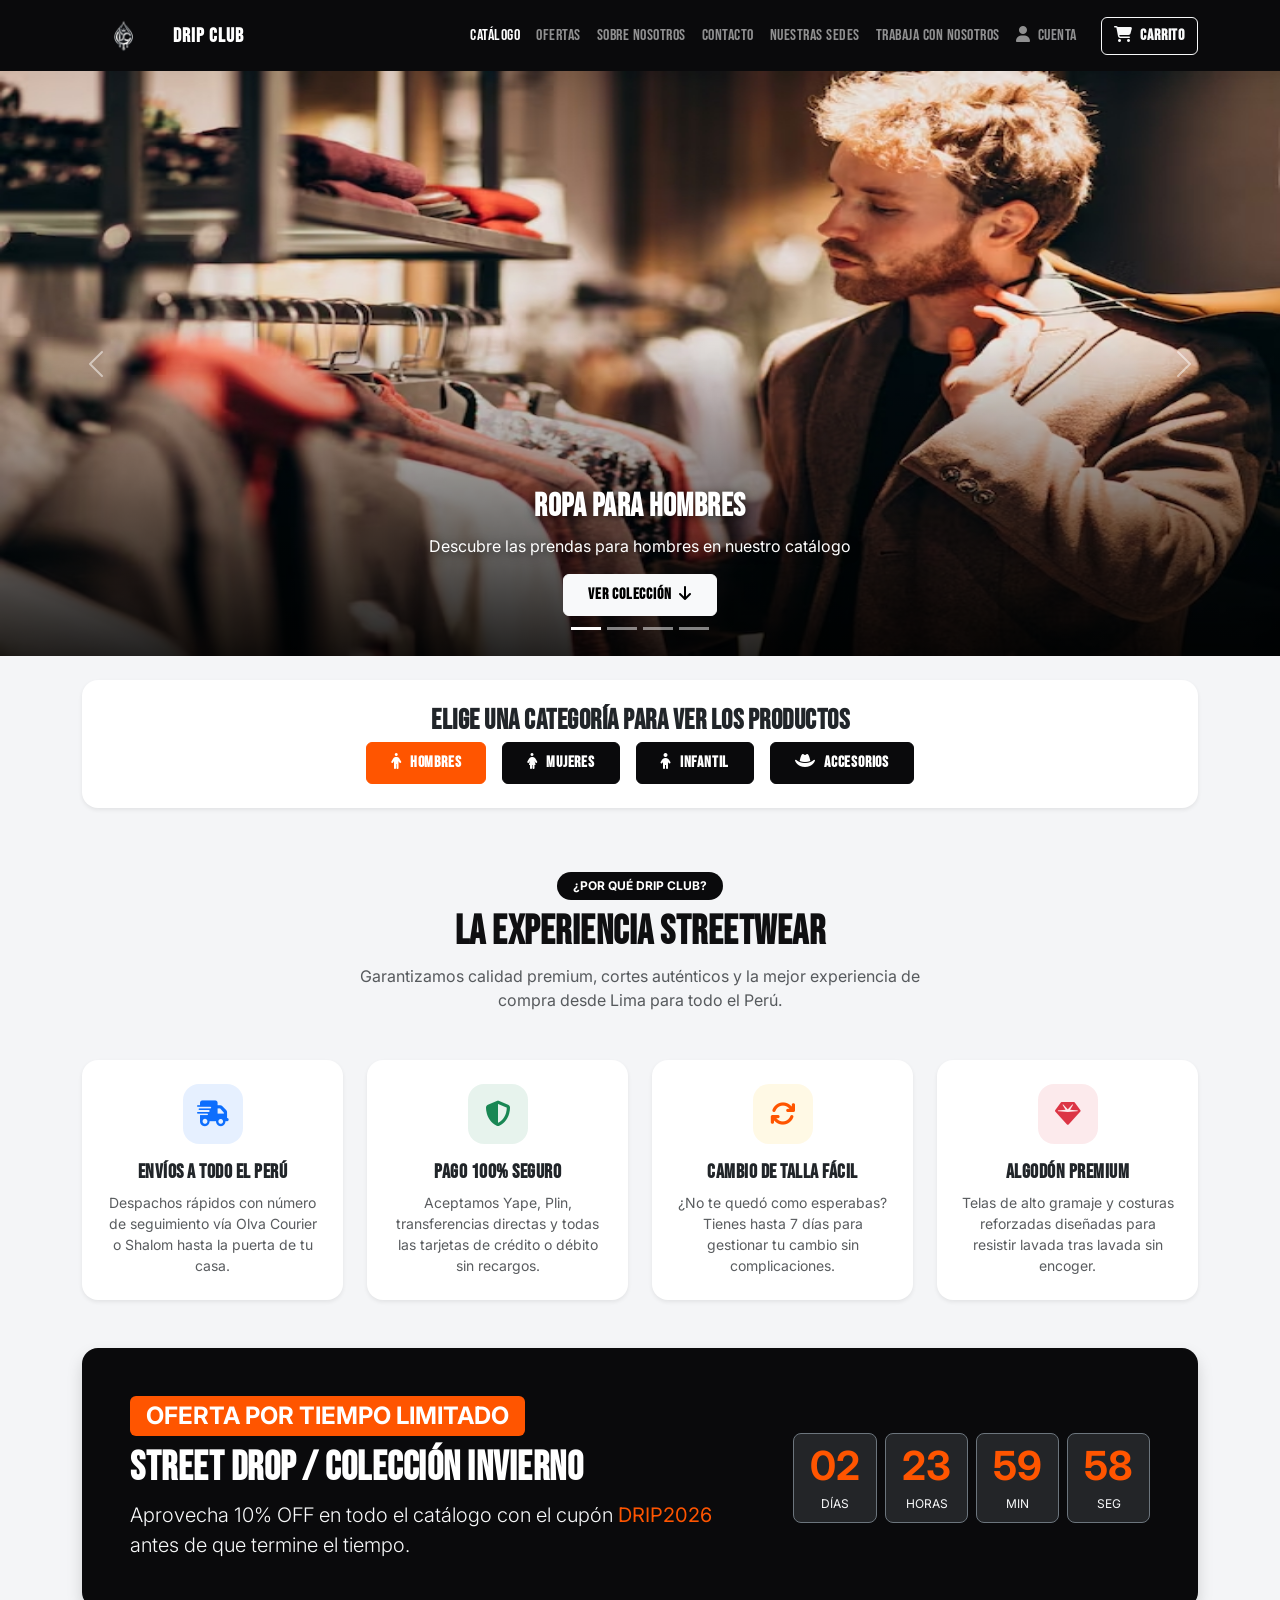
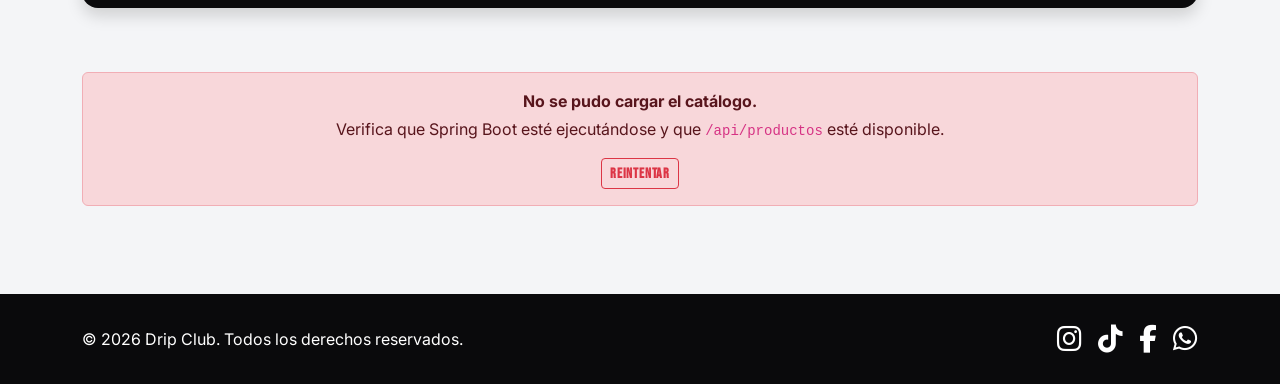
==== commit 3c688555: "Conecta el catálogo con /api/productos y agrega filtros dinámicos" ====
--- a/drip-club-app/src/main/resources/static/index.html
+++ b/drip-club-app/src/main/resources/static/index.html
@@ -324,1855 +324,17 @@
 
 
 
-  <!-- ===== CONTENIDO DE CATEGORÍAS ===== -->
+  <!-- ===== CATÁLOGO DINÁMICO DESDE /api/productos ===== -->
   <div class="container mb-5 pb-4">
-    <div class="tab-content">
-
-
-      <!-- ================================================== -->
-      <!-- HOMBRES -->
-      <!-- ================================================== -->
-
-      <div class="tab-pane fade show active" id="hombres">
-
-        <!-- TÍTULO PRINCIPAL DE LA CATEGORÍA -->
-        <div class="text-center mb-4">
-          <span class="badge bg-dark px-3 py-2 text-uppercase mb-2 rounded-pill">Colección Masculina</span>
-          <h2 class="fw-bold display-5 mb-1">Catálogo Hombres</h2>
-          <p class="text-muted small">Explora las prendas urbanas seleccionadas para hombre</p>
-        </div>
-
-        <!-- SUBCATEGORÍAS -->
-
-        <div class="nav nav-pills justify-content-center gap-2 flex-wrap mb-4">
-
-          <button class="btn btn-outline-dark active" data-bs-toggle="pill" data-bs-target="#hombre-polos"
-            type="button">
-            Polos
-          </button>
-
-          <button class="btn btn-outline-dark" data-bs-toggle="pill" data-bs-target="#hombre-pantalones" type="button">
-            Pantalones
-          </button>
-
-          <button class="btn btn-outline-dark" data-bs-toggle="pill" data-bs-target="#hombre-zapatos" type="button">
-            Zapatos
-          </button>
-
-          <button class="btn btn-outline-dark" data-bs-toggle="pill" data-bs-target="#hombre-zapatillas" type="button">
-            Zapatillas
-          </button>
-
-          <button class="btn btn-outline-dark" data-bs-toggle="pill" data-bs-target="#hombre-casacas" type="button">
-            Casacas
-          </button>
-
-        </div>
-
-
-        <div class="tab-content">
-
-
-          <!-- POLOS HOMBRE -->
-
-          <div class="tab-pane fade show active" id="hombre-polos">
-
-            <!-- Cabecera con botón volver a la izquierda y título en el centro -->
-            <div class="mb-4">
-              <div class="text-start mb-2">
-                <a href="#menu-categorias" class="btn btn-outline-dark btn-sm rounded-pill px-3 fw-bold shadow-sm">
-                  <i class="fa-solid fa-arrow-up me-2"></i> Volver al menú
-                </a>
-              </div>
-              <div class="text-center">
-                <h2 class="fw-bold display-6 mb-1">Polos para Hombres</h2>
-                <div class="bg-primary mx-auto rounded-pill" style="width: 50px; height: 3px;"></div>
-              </div>
-            </div>
-
-            <div class="row g-4">
-
-              <div class="col-12 col-sm-6 col-md-4 producto" data-oferta="true" data-precio-oferta="29.90">
-                <div class="card h-100 shadow-sm">
-
-                  <img src="assets/image/polo-negro-basico-unisex-1-600x750.png.webp"
-                    class="card-img-top imagen-producto" alt="Polo negro">
-
-                  <div class="card-body d-flex flex-column">
-
-                    <h5 class="card-title">Polo Negro</h5>
-
-                    <p class="card-text text-muted mb-1">
-                      Algodón, corte regular
-                    </p>
-
-                    <p class="fw-bold mb-3">S/ 39.90</p>
-
-                    <button class="btn btn-dark mt-auto btn-agregar-carrito">
-                      Agregar al carrito
-                    </button>
-
-                  </div>
-                </div>
-              </div>
-
-
-              <div class="col-12 col-sm-6 col-md-4">
-                <div class="card h-100 shadow-sm">
-
-                  <img src="assets/image/w=1500,h=1500,fit=cover.jpg" class="card-img-top imagen-producto"
-                    alt="Polo negro">
-
-                  <div class="card-body d-flex flex-column">
-
-                    <h5 class="card-title">Polo Blanco</h5>
-
-                    <p class="card-text text-muted mb-1">
-                      Algodón, corte regular
-                    </p>
-
-                    <p class="fw-bold mb-3">S/ 44.90</p>
-
-                    <button class="btn btn-dark mt-auto btn-agregar-carrito">
-                      Agregar al carrito
-                    </button>
-
-                  </div>
-                </div>
-              </div>
-
-            </div>
-          </div>
-
-
-          <!-- PANTALONES HOMBRE -->
-          <div class="tab-pane fade" id="hombre-pantalones">
-
-            <!-- Cabecera con botón volver a la izquierda y título en el centro -->
-            <div class="mb-4">
-              <div class="text-start mb-2">
-                <a href="#menu-categorias" class="btn btn-outline-dark btn-sm rounded-pill px-3 fw-bold shadow-sm">
-                  <i class="fa-solid fa-arrow-up me-2"></i> Volver al menú
-                </a>
-              </div>
-              <div class="text-center">
-                <h2 class="fw-bold display-6 mb-1">Pantalones para Hombres</h2>
-                <div class="bg-primary mx-auto rounded-pill" style="width: 50px; height: 3px;"></div>
-              </div>
-            </div>
-
-            <div class="row g-4">
-
-              <div class="col-12 col-sm-6 col-md-4">
-                <div class="card h-100 shadow-sm">
-
-                  <img src="assets/image/715720_gp00_6_1.webp" class="card-img-top imagen-producto"
-                    alt="Pantalón straight">
-
-                  <div class="card-body d-flex flex-column">
-
-                    <h5 class="card-title">Pantalón Straight</h5>
-
-                    <p class="card-text text-muted mb-1">
-                      Corte recto para hombre
-                    </p>
-
-                    <p class="fw-bold mb-3">S/ 89.90</p>
-
-                    <button class="btn btn-dark mt-auto btn-agregar-carrito">
-                      Agregar al carrito
-                    </button>
-
-                  </div>
-                </div>
-              </div>
-
-
-              <div class="col-12 col-sm-6 col-md-4">
-                <div class="card h-100 shadow-sm">
-
-                  <img src="assets/image/20535148.webp" class="card-img-top imagen-producto" alt="Pantalón jogger">
-
-                  <div class="card-body d-flex flex-column">
-
-                    <h5 class="card-title">Pantalón Jogger</h5>
-
-                    <p class="card-text text-muted mb-1">
-                      Cómodo y urbano
-                    </p>
-
-                    <p class="fw-bold mb-3">S/ 79.90</p>
-
-                    <button class="btn btn-dark mt-auto btn-agregar-carrito">
-                      Agregar al carrito
-                    </button>
-
-                  </div>
-                </div>
-              </div>
-
-
-              <div class="col-12 col-sm-6 col-md-4">
-                <div class="card h-100 shadow-sm">
-
-                  <img src="assets/image/pantalonchino.webp" class="card-img-top imagen-producto" alt="Jogger negro">
-
-                  <div class="card-body d-flex flex-column">
-
-                    <h5 class="card-title">Pantalón Chino</h5>
-
-                    <p class="card-text text-muted mb-1">
-                      Diseño urbano
-                    </p>
-
-                    <p class="fw-bold mb-3">S/ 84.90</p>
-
-                    <button class="btn btn-dark mt-auto btn-agregar-carrito">
-                      Agregar al carrito
-                    </button>
-
-                  </div>
-                </div>
-              </div>
-
-            </div>
-          </div>
-
-
-          <!-- ZAPATOS HOMBRE -->
-          <div class="tab-pane fade" id="hombre-zapatos">
-
-            <!-- Cabecera con botón volver a la izquierda y título en el centro -->
-            <div class="mb-4">
-              <div class="text-start mb-2">
-                <a href="#menu-categorias" class="btn btn-outline-dark btn-sm rounded-pill px-3 fw-bold shadow-sm">
-                  <i class="fa-solid fa-arrow-up me-2"></i> Volver al menú
-                </a>
-              </div>
-              <div class="text-center">
-                <h2 class="fw-bold display-6 mb-1">Zapatos para Hombres</h2>
-                <div class="bg-primary mx-auto rounded-pill" style="width: 50px; height: 3px;"></div>
-              </div>
-            </div>
-
-            <div class="row g-4">
-
-              <div class="col-12 col-sm-6 col-md-4">
-                <div class="card h-100 shadow-sm">
-
-                  <img src="assets/image/images.jpg" class="card-img-top imagen-producto" alt="Zapato marrón">
-
-                  <div class="card-body d-flex flex-column">
-
-                    <h5 class="card-title">Zapato Marrón</h5>
-
-                    <p class="card-text text-muted mb-1">
-                      Diseño elegante
-                    </p>
-
-                    <p class="fw-bold mb-3">S/ 139.90</p>
-
-                    <button class="btn btn-dark mt-auto btn-agregar-carrito">
-                      Agregar al carrito
-                    </button>
-
-                  </div>
-                </div>
-              </div>
-
-
-              <div class="col-12 col-sm-6 col-md-4">
-                <div class="card h-100 shadow-sm">
-
-                  <img src="assets/image/black-leather-formal-shoes-isolated-260nw-2455182389.webp"
-                    class="card-img-top imagen-producto" alt="Zapato negro">
-
-                  <div class="card-body d-flex flex-column">
-
-                    <h5 class="card-title">Zapato Negro</h5>
-
-                    <p class="card-text text-muted mb-1">
-                      Diseño formal
-                    </p>
-
-                    <p class="fw-bold mb-3">S/ 149.90</p>
-
-                    <button class="btn btn-dark mt-auto btn-agregar-carrito">
-                      Agregar al carrito
-                    </button>
-
-                  </div>
-                </div>
-              </div>
-
-            </div>
-          </div>
-
-
-          <!-- ZAPATILLAS HOMBRE -->
-          <div class="tab-pane fade" id="hombre-zapatillas">
-
-            <!-- Cabecera con botón volver a la izquierda y título en el centro -->
-            <div class="mb-4">
-              <div class="text-start mb-2">
-                <a href="#menu-categorias" class="btn btn-outline-dark btn-sm rounded-pill px-3 fw-bold shadow-sm">
-                  <i class="fa-solid fa-arrow-up me-2"></i> Volver al menú
-                </a>
-              </div>
-              <div class="text-center">
-                <h2 class="fw-bold display-6 mb-1">Zapatillas para Hombres</h2>
-                <div class="bg-primary mx-auto rounded-pill" style="width: 50px; height: 3px;"></div>
-              </div>
-            </div>
-
-            <div class="row g-4">
-
-              <div class="col-12 col-sm-6 col-md-4">
-                <div class="card h-100 shadow-sm">
-
-                  <img src="assets/image/Zapatillasrunning.jpg" class="card-img-top imagen-producto"
-                    alt="Zapatilla running">
-
-                  <div class="card-body d-flex flex-column">
-
-                    <h5 class="card-title">Zapatilla Running</h5>
-
-                    <p class="card-text text-muted mb-1">
-                      Cómoda para uso diario
-                    </p>
-
-                    <p class="fw-bold mb-3">S/ 149.90</p>
-
-                    <button class="btn btn-dark mt-auto btn-agregar-carrito">
-                      Agregar al carrito
-                    </button>
-
-                  </div>
-                </div>
-              </div>
-
-
-              <div class="col-12 col-sm-6 col-md-4 producto" data-oferta="true" data-precio-oferta="109.90">
-                <div class="card h-100 shadow-sm">
-
-                  <img src="assets/image/Zapatillascasual.jpg" class="card-img-top imagen-producto"
-                    alt="Zapatilla casual">
-
-                  <div class="card-body d-flex flex-column">
-
-                    <h5 class="card-title">Zapatilla Casual</h5>
-
-                    <p class="card-text text-muted mb-1">
-                      Diseño urbano
-                    </p>
-
-                    <p class="fw-bold mb-3">S/ 139.90</p>
-
-                    <button class="btn btn-dark mt-auto btn-agregar-carrito">
-                      Agregar al carrito
-                    </button>
-
-                  </div>
-                </div>
-              </div>
-
-            </div>
-          </div>
-
-
-          <!-- CASACAS HOMBRE -->
-          <div class="tab-pane fade" id="hombre-casacas">
-
-            <!-- Cabecera con botón volver a la izquierda y título en el centro -->
-            <div class="mb-4">
-              <div class="text-start mb-2">
-                <a href="#menu-categorias" class="btn btn-outline-dark btn-sm rounded-pill px-3 fw-bold shadow-sm">
-                  <i class="fa-solid fa-arrow-up me-2"></i> Volver al menú
-                </a>
-              </div>
-              <div class="text-center">
-                <h2 class="fw-bold display-6 mb-1">Casacas para Hombres</h2>
-                <div class="bg-primary mx-auto rounded-pill" style="width: 50px; height: 3px;"></div>
-              </div>
-            </div>
-
-            <div class="row g-4">
-
-              <div class="col-12 col-sm-6 col-md-4">
-                <div class="card h-100 shadow-sm">
-
-                  <img src="assets/image/Casaca-trucker-en-denim---Negro---H-M-PE.webp"
-                    class="card-img-top imagen-producto" alt="Casaca denim">
-
-                  <div class="card-body d-flex flex-column">
-
-                    <h5 class="card-title">Casaca Denim</h5>
-
-                    <p class="card-text text-muted mb-1">
-                      Denim oscuro
-                    </p>
-
-                    <p class="fw-bold mb-3">S/ 129.90</p>
-
-                    <button class="btn btn-dark mt-auto btn-agregar-carrito">
-                      Agregar al carrito
-                    </button>
-
-                  </div>
-                </div>
-              </div>
-
-
-              <div class="col-12 col-sm-6 col-md-4 producto" data-oferta="true" data-precio-oferta="129.90">
-                <div class="card h-100 shadow-sm">
-
-                  <img src="assets/image/casacapuffer.webp" class="card-img-top imagen-producto" alt="Casaca puffer">
-
-                  <div class="card-body d-flex flex-column">
-
-                    <h5 class="card-title">Casaca Puffer</h5>
-
-                    <p class="card-text text-muted mb-1">
-                      Ideal para invierno
-                    </p>
-
-                    <p class="fw-bold mb-3">S/ 159.90</p>
-
-                    <button class="btn btn-dark mt-auto btn-agregar-carrito">
-                      Agregar al carrito
-                    </button>
-
-                  </div>
-                </div>
-              </div>
-
-            </div>
-          </div>
-
-        </div>
-      </div>
-
-
-      <!-- ================================================== -->
-      <!-- MUJERES -->
-      <!-- ================================================== -->
-
-      <div class="tab-pane fade" id="mujeres">
-
-        <!-- TÍTULO PRINCIPAL DE LA CATEGORÍA -->
-        <div class="text-center mb-4">
-          <span class="badge bg-dark px-3 py-2 text-uppercase mb-2 rounded-pill">Colección Femenina</span>
-          <h2 class="fw-bold display-5 mb-1">Catálogo Mujeres</h2>
-          <p class="text-muted small">Explora las prendas urbanas seleccionadas para mujer</p>
-        </div>
-
-        <div class="nav nav-pills justify-content-center gap-2 flex-wrap mb-4">
-
-          <button class="btn btn-outline-dark active" data-bs-toggle="pill" data-bs-target="#mujer-polos" type="button">
-            Polos
-          </button>
-
-          <button class="btn btn-outline-dark" data-bs-toggle="pill" data-bs-target="#mujer-blusas" type="button">
-            Blusas
-          </button>
-
-          <button class="btn btn-outline-dark" data-bs-toggle="pill" data-bs-target="#mujer-pantalones" type="button">
-            Pantalones
-          </button>
-
-          <button class="btn btn-outline-dark" data-bs-toggle="pill" data-bs-target="#mujer-faldas" type="button">
-            Faldas
-          </button>
-
-          <button class="btn btn-outline-dark" data-bs-toggle="pill" data-bs-target="#mujer-vestidos" type="button">
-            Vestidos
-          </button>
-
-          <button class="btn btn-outline-dark" data-bs-toggle="pill" data-bs-target="#mujer-tacos" type="button">
-            Tacos
-          </button>
-
-          <button class="btn btn-outline-dark" data-bs-toggle="pill" data-bs-target="#mujer-zapatillas" type="button">
-            Zapatillas
-          </button>
-
-          <button class="btn btn-outline-dark" data-bs-toggle="pill" data-bs-target="#mujer-casacas" type="button">
-            Casacas
-          </button>
-
-        </div>
-
-
-        <div class="tab-content">
-
-
-          <!-- POLOS MUJER -->
-
-          <div class="tab-pane fade show active" id="mujer-polos">
-
-            <!-- Cabecera con botón volver a la izquierda y título en el centro -->
-            <div class="mb-4">
-              <div class="text-start mb-2">
-                <a href="#menu-categorias" class="btn btn-outline-dark btn-sm rounded-pill px-3 fw-bold shadow-sm">
-                  <i class="fa-solid fa-arrow-up me-2"></i> Volver al menú
-                </a>
-              </div>
-              <div class="text-center">
-                <h2 class="fw-bold display-6 mb-1">Polos para Mujeres</h2>
-                <div class="bg-primary mx-auto rounded-pill" style="width: 50px; height: 3px;"></div>
-              </div>
-            </div>
-
-            <div class="row g-4">
-
-              <div class="col-12 col-sm-6 col-md-4">
-                <div class="card h-100 shadow-sm">
-
-                  <img src="assets/image/PM26-ROSADO.webp" class="card-img-top imagen-producto" alt="Polo camisero">
-
-                  <div class="card-body d-flex flex-column">
-
-                    <h5 class="card-title">Polo Camisero</h5>
-
-                    <p class="card-text text-muted mb-1">
-                      Polo casual para mujer
-                    </p>
-
-                    <p class="fw-bold mb-3">S/ 49.90</p>
-
-                    <button class="btn btn-dark mt-auto btn-agregar-carrito">
-                      Agregar al carrito
-                    </button>
-
-                  </div>
-                </div>
-              </div>
-
-
-              <div class="col-12 col-sm-6 col-md-4">
-                <div class="card h-100 shadow-sm">
-
-                  <img src="assets/image/polomujer.jpg" class="card-img-top imagen-producto" alt="Polo manga corta">
-
-                  <div class="card-body d-flex flex-column">
-
-                    <h5 class="card-title">Polo Manga Corta</h5>
-
-                    <p class="card-text text-muted mb-1">
-                      Diseño casual
-                    </p>
-
-                    <p class="fw-bold mb-3">S/ 39.90</p>
-
-                    <button class="btn btn-dark mt-auto btn-agregar-carrito">
-                      Agregar al carrito
-                    </button>
-
-                  </div>
-                </div>
-              </div>
-
-            </div>
-          </div>
-
-
-          <!-- BLUSAS MUJER -->
-
-          <div class="tab-pane fade" id="mujer-blusas">
-
-            <!-- Cabecera con botón volver a la izquierda y título en el centro -->
-            <div class="mb-4">
-              <div class="text-start mb-2">
-                <a href="#menu-categorias" class="btn btn-outline-dark btn-sm rounded-pill px-3 fw-bold shadow-sm">
-                  <i class="fa-solid fa-arrow-up me-2"></i> Volver al menú
-                </a>
-              </div>
-              <div class="text-center">
-                <h2 class="fw-bold display-6 mb-1">Blusas para Mujeres</h2>
-                <div class="bg-primary mx-auto rounded-pill" style="width: 50px; height: 3px;"></div>
-              </div>
-            </div>
-
-            <div class="row g-4">
-
-              <div class="col-12 col-sm-6 col-md-4">
-                <div class="card h-100 shadow-sm">
-
-                  <img src="assets/image/boleromujer.jpg" class="card-img-top imagen-producto" alt="Blusa bolero">
-
-                  <div class="card-body d-flex flex-column">
-
-                    <h5 class="card-title">Blusa Bolero</h5>
-
-                    <p class="card-text text-muted mb-1">
-                      Blusa elegante y fresca
-                    </p>
-
-                    <p class="fw-bold mb-3">S/ 69.90</p>
-
-                    <button class="btn btn-dark mt-auto btn-agregar-carrito">
-                      Agregar al carrito
-                    </button>
-
-                  </div>
-                </div>
-              </div>
-
-
-              <div class="col-12 col-sm-6 col-md-4">
-                <div class="card h-100 shadow-sm">
-
-                  <img src="assets/image/blusamangalarga.webp" class="card-img-top imagen-producto"
-                    alt="Blusa manga larga">
-
-                  <div class="card-body d-flex flex-column">
-
-                    <h5 class="card-title">Blusa Manga Larga</h5>
-
-                    <p class="card-text text-muted mb-1">
-                      Diseño casual
-                    </p>
-
-                    <p class="fw-bold mb-3">S/ 74.90</p>
-
-                    <button class="btn btn-dark mt-auto btn-agregar-carrito">
-                      Agregar al carrito
-                    </button>
-
-                  </div>
-                </div>
-              </div>
-
-            </div>
-          </div>
-
-          <!-- PANTALONES MUJER -->
-          <div class="tab-pane fade" id="mujer-pantalones">
-
-            <!-- Cabecera con botón volver a la izquierda y título en el centro -->
-            <div class="mb-4">
-              <div class="text-start mb-2">
-                <a href="#menu-categorias" class="btn btn-outline-dark btn-sm rounded-pill px-3 fw-bold shadow-sm">
-                  <i class="fa-solid fa-arrow-up me-2"></i> Volver al menú
-                </a>
-              </div>
-              <div class="text-center">
-                <h2 class="fw-bold display-6 mb-1">Pantalones para Mujeres</h2>
-                <div class="bg-primary mx-auto rounded-pill" style="width: 50px; height: 3px;"></div>
-              </div>
-            </div>
-
-            <div class="row g-4">
-
-              <div class="col-12 col-sm-6 col-md-4">
-                <div class="card h-100 shadow-sm">
-
-                  <img src="assets/image/jeanazulmujer.webp" class="card-img-top imagen-producto" alt="Jean mujer">
-
-                  <div class="card-body d-flex flex-column">
-
-                    <h5 class="card-title">Jean Mujer</h5>
-
-                    <p class="card-text text-muted mb-1">
-                      Jean azul clásico
-                    </p>
-
-                    <p class="fw-bold mb-3">S/ 99.90</p>
-
-                    <button class="btn btn-dark mt-auto btn-agregar-carrito">
-                      Agregar al carrito
-                    </button>
-
-                  </div>
-                </div>
-              </div>
-
-
-              <div class="col-12 col-sm-6 col-md-4">
-                <div class="card h-100 shadow-sm">
-
-                  <img src="assets/image/legginsnegro.avif" class="card-img-top imagen-producto" alt="Leggin mujer">
-
-                  <div class="card-body d-flex flex-column">
-
-                    <h5 class="card-title">Leggin Negro</h5>
-
-                    <p class="card-text text-muted mb-1">
-                      Cómodo y flexible
-                    </p>
-
-                    <p class="fw-bold mb-3">S/ 59.90</p>
-
-                    <button class="btn btn-dark mt-auto btn-agregar-carrito">
-                      Agregar al carrito
-                    </button>
-
-                  </div>
-                </div>
-              </div>
-
-
-              <div class="col-12 col-sm-6 col-md-4">
-                <div class="card h-100 shadow-sm">
-
-                  <img src="assets/image/joggerdeportivo.webp" class="card-img-top imagen-producto" alt="Jogger mujer">
-
-                  <div class="card-body d-flex flex-column">
-
-                    <h5 class="card-title">Jogger deportivo</h5>
-
-                    <p class="card-text text-muted mb-1">
-                      Diseño casual
-                    </p>
-
-                    <p class="fw-bold mb-3">S/ 79.90</p>
-
-                    <button class="btn btn-dark mt-auto btn-agregar-carrito">
-                      Agregar al carrito
-                    </button>
-
-                  </div>
-                </div>
-              </div>
-
-            </div>
-          </div>
-
-
-          <!-- FALDAS MUJER -->
-          <div class="tab-pane fade" id="mujer-faldas">
-
-            <!-- Cabecera con botón volver a la izquierda y título en el centro -->
-            <div class="mb-4">
-              <div class="text-start mb-2">
-                <a href="#menu-categorias" class="btn btn-outline-dark btn-sm rounded-pill px-3 fw-bold shadow-sm">
-                  <i class="fa-solid fa-arrow-up me-2"></i> Volver al menú
-                </a>
-              </div>
-              <div class="text-center">
-                <h2 class="fw-bold display-6 mb-1">Faldas para Mujeres</h2>
-                <div class="bg-primary mx-auto rounded-pill" style="width: 50px; height: 3px;"></div>
-              </div>
-            </div>
-
-            <div class="row g-4">
-
-              <div class="col-12 col-sm-6 col-md-4">
-                <div class="card h-100 shadow-sm">
-
-                  <img src="assets/image/faldacorta.jpg" class="card-img-top imagen-producto" alt="Falda corta">
-
-                  <div class="card-body d-flex flex-column">
-
-                    <h5 class="card-title">Falda Corta</h5>
-
-                    <p class="card-text text-muted mb-1">
-                      Diseño moderno
-                    </p>
-
-                    <p class="fw-bold mb-3">S/ 59.90</p>
-
-                    <button class="btn btn-dark mt-auto btn-agregar-carrito">
-                      Agregar al carrito
-                    </button>
-
-                  </div>
-                </div>
-              </div>
-
-
-              <div class="col-12 col-sm-6 col-md-4">
-                <div class="card h-100 shadow-sm">
-
-                  <img src="assets/image/faldalarga.jpg" class="card-img-top imagen-producto" alt="Falda larga">
-
-                  <div class="card-body d-flex flex-column">
-
-                    <h5 class="card-title">Falda Larga</h5>
-
-                    <p class="card-text text-muted mb-1">
-                      Falda elegante
-                    </p>
-
-                    <p class="fw-bold mb-3">S/ 79.90</p>
-
-                    <button class="btn btn-dark mt-auto btn-agregar-carrito">
-                      Agregar al carrito
-                    </button>
-
-                  </div>
-                </div>
-              </div>
-
-            </div>
-          </div>
-
-
-          <!-- VESTIDOS MUJER -->
-          <div class="tab-pane fade" id="mujer-vestidos">
-
-            <!-- Cabecera con botón volver a la izquierda y título en el centro -->
-            <div class="mb-4">
-              <div class="text-start mb-2">
-                <a href="#menu-categorias" class="btn btn-outline-dark btn-sm rounded-pill px-3 fw-bold shadow-sm">
-                  <i class="fa-solid fa-arrow-up me-2"></i> Volver al menú
-                </a>
-              </div>
-              <div class="text-center">
-                <h2 class="fw-bold display-6 mb-1">Vestidos para Mujeres</h2>
-                <div class="bg-primary mx-auto rounded-pill" style="width: 50px; height: 3px;"></div>
-              </div>
-            </div>
-
-            <div class="row g-4">
-
-              <div class="col-12 col-sm-6 col-md-4">
-                <div class="card h-100 shadow-sm">
-
-                  <img src="assets/image/vestidoelegante.avif" class="card-img-top imagen-producto"
-                    alt="Vestido elegante">
-
-                  <div class="card-body d-flex flex-column">
-
-                    <h5 class="card-title">Vestido Elegante</h5>
-
-                    <p class="card-text text-muted mb-1">
-                      Ideal para ocasiones especiales
-                    </p>
-
-                    <p class="fw-bold mb-3">S/ 139.90</p>
-
-                    <button class="btn btn-dark mt-auto btn-agregar-carrito">
-                      Agregar al carrito
-                    </button>
-
-                  </div>
-                </div>
-              </div>
-
-
-              <div class="col-12 col-sm-6 col-md-4">
-                <div class="card h-100 shadow-sm">
-
-                  <img src="assets/image/vestidomangacorta.webp" class="card-img-top imagen-producto"
-                    alt="Vestido manga corta">
-
-                  <div class="card-body d-flex flex-column">
-
-                    <h5 class="card-title">Vestido Manga Corta</h5>
-
-                    <p class="card-text text-muted mb-1">
-                      Diseño fresco y casual
-                    </p>
-
-                    <p class="fw-bold mb-3">S/ 109.90</p>
-
-                    <button class="btn btn-dark mt-auto btn-agregar-carrito">
-                      Agregar al carrito
-                    </button>
-
-                  </div>
-                </div>
-              </div>
-
-            </div>
-          </div>
-
-
-          <!-- TACOS MUJER -->
-          <div class="tab-pane fade" id="mujer-tacos">
-
-            <!-- Cabecera con botón volver a la izquierda y título en el centro -->
-            <div class="mb-4">
-              <div class="text-start mb-2">
-                <a href="#menu-categorias" class="btn btn-outline-dark btn-sm rounded-pill px-3 fw-bold shadow-sm">
-                  <i class="fa-solid fa-arrow-up me-2"></i> Volver al menú
-                </a>
-              </div>
-              <div class="text-center">
-                <h2 class="fw-bold display-6 mb-1">Tacos para Mujeres</h2>
-                <div class="bg-primary mx-auto rounded-pill" style="width: 50px; height: 3px;"></div>
-              </div>
-            </div>
-
-            <div class="row g-4">
-
-              <div class="col-12 col-sm-6 col-md-4">
-                <div class="card h-100 shadow-sm">
-
-                  <img src="assets/image/zapatosreina.jpg" class="card-img-top imagen-producto" alt="Tacos reina">
-
-                  <div class="card-body d-flex flex-column">
-
-                    <h5 class="card-title">Tacos Reina</h5>
-
-                    <p class="card-text text-muted mb-1">
-                      Taco clásico
-                    </p>
-
-                    <p class="fw-bold mb-3">S/ 129.90</p>
-
-                    <button class="btn btn-dark mt-auto btn-agregar-carrito">
-                      Agregar al carrito
-                    </button>
-
-                  </div>
-                </div>
-              </div>
-
-
-              <div class="col-12 col-sm-6 col-md-4">
-                <div class="card h-100 shadow-sm">
-
-                  <img src="assets/image/zapatosconcorrea.webp" class="card-img-top imagen-producto"
-                    alt="Tacos con correa">
-
-                  <div class="card-body d-flex flex-column">
-
-                    <h5 class="card-title">Tacos con Correa</h5>
-
-                    <p class="card-text text-muted mb-1">
-                      Diseño elegante
-                    </p>
-
-                    <p class="fw-bold mb-3">S/ 119.90</p>
-
-                    <button class="btn btn-dark mt-auto btn-agregar-carrito">
-                      Agregar al carrito
-                    </button>
-
-                  </div>
-                </div>
-              </div>
-
-            </div>
-          </div>
-
-
-          <!-- ZAPATILLAS MUJER -->
-          <div class="tab-pane fade" id="mujer-zapatillas">
-
-            <!-- Cabecera con botón volver a la izquierda y título en el centro -->
-            <div class="mb-4">
-              <div class="text-start mb-2">
-                <a href="#menu-categorias" class="btn btn-outline-dark btn-sm rounded-pill px-3 fw-bold shadow-sm">
-                  <i class="fa-solid fa-arrow-up me-2"></i> Volver al menú
-                </a>
-              </div>
-              <div class="text-center">
-                <h2 class="fw-bold display-6 mb-1">Zapatillas para Mujeres</h2>
-                <div class="bg-primary mx-auto rounded-pill" style="width: 50px; height: 3px;"></div>
-              </div>
-            </div>
-
-            <div class="row g-4">
-
-              <div class="col-12 col-sm-6 col-md-4">
-                <div class="card h-100 shadow-sm">
-
-                  <img src="assets/image/zapatillasmujerblanca.jpg" class="card-img-top imagen-producto"
-                    alt="Zapatilla blanca">
-
-                  <div class="card-body d-flex flex-column">
-
-                    <h5 class="card-title">Zapatilla Blanca</h5>
-
-                    <p class="card-text text-muted mb-1">
-                      Diseño minimalista
-                    </p>
-
-                    <p class="fw-bold mb-3">S/ 129.90</p>
-
-                    <button class="btn btn-dark mt-auto btn-agregar-carrito">
-                      Agregar al carrito
-                    </button>
-
-                  </div>
-                </div>
-              </div>
-
-
-              <div class="col-12 col-sm-6 col-md-4">
-                <div class="card h-100 shadow-sm">
-
-                  <img src="assets/image/zapatillasmujercasual.jpg" class="card-img-top imagen-producto"
-                    alt="Zapatilla casual">
-
-                  <div class="card-body d-flex flex-column">
-
-                    <h5 class="card-title">Zapatilla Casual</h5>
-
-                    <p class="card-text text-muted mb-1">
-                      Cómoda para uso diario
-                    </p>
-
-                    <p class="fw-bold mb-3">S/ 119.90</p>
-
-                    <button class="btn btn-dark mt-auto btn-agregar-carrito">
-                      Agregar al carrito
-                    </button>
-
-                  </div>
-                </div>
-              </div>
-
-            </div>
-          </div>
-
-
-          <!-- CASACAS MUJER -->
-          <div class="tab-pane fade" id="mujer-casacas">
-
-            <!-- Cabecera con botón volver a la izquierda y título en el centro -->
-            <div class="mb-4">
-              <div class="text-start mb-2">
-                <a href="#menu-categorias" class="btn btn-outline-dark btn-sm rounded-pill px-3 fw-bold shadow-sm">
-                  <i class="fa-solid fa-arrow-up me-2"></i> Volver al menú
-                </a>
-              </div>
-              <div class="text-center">
-                <h2 class="fw-bold display-6 mb-1">Casacas para Mujeres</h2>
-                <div class="bg-primary mx-auto rounded-pill" style="width: 50px; height: 3px;"></div>
-              </div>
-            </div>
-
-            <div class="row g-4">
-
-              <div class="col-12 col-sm-6 col-md-4">
-                <div class="card h-100 shadow-sm">
-
-                  <img src="assets/image/casacadeplumas.jpg" class="card-img-top imagen-producto" alt="Casaca plumas">
-
-                  <div class="card-body d-flex flex-column">
-
-                    <h5 class="card-title">Casaca Plumas</h5>
-
-                    <p class="card-text text-muted mb-1">
-                      Abrigo ligero
-                    </p>
-
-                    <p class="fw-bold mb-3">S/ 159.90</p>
-
-                    <button class="btn btn-dark mt-auto btn-agregar-carrito">
-                      Agregar al carrito
-                    </button>
-
-                  </div>
-                </div>
-              </div>
-
-
-              <div class="col-12 col-sm-6 col-md-4">
-                <div class="card h-100 shadow-sm">
-
-                  <img src="assets/image/casacasuede.webp" class="card-img-top imagen-producto" alt="Casaca suede">
-
-                  <div class="card-body d-flex flex-column">
-
-                    <h5 class="card-title">Casaca Suede</h5>
-
-                    <p class="card-text text-muted mb-1">
-                      Diseño moderno
-                    </p>
-
-                    <p class="fw-bold mb-3">S/ 149.90</p>
-
-                    <button class="btn btn-dark mt-auto btn-agregar-carrito">
-                      Agregar al carrito
-                    </button>
-
-                  </div>
-                </div>
-              </div>
-
-            </div>
-          </div>
-
-        </div>
-      </div>
-
-
-      <!-- ================================================== -->
-      <!-- INFANTIL -->
-      <!-- ================================================== -->
-
-      <div class="tab-pane fade" id="infantil">
-
-        <!-- TÍTULO PRINCIPAL DE LA CATEGORÍA -->
-        <div class="text-center mb-4">
-          <span class="badge bg-dark px-3 py-2 text-uppercase mb-2 rounded-pill">Colección Infantil</span>
-          <h2 class="fw-bold display-5 mb-1">Catálogo Infantil</h2>
-          <p class="text-muted small">Moda urbana cómoda y con estilo para niños y niñas</p>
-        </div>
-
-        <!-- SUBCATEGORÍAS INFANTIL -->
-
-        <div class="nav nav-pills justify-content-center gap-2 flex-wrap mb-4">
-
-          <button class="btn btn-outline-dark active" data-bs-toggle="pill" data-bs-target="#infantil-polos"
-            type="button">
-            Polos
-          </button>
-
-          <button class="btn btn-outline-dark" data-bs-toggle="pill" data-bs-target="#infantil-pantalones"
-            type="button">
-            Pantalones
-          </button>
-
-          <button class="btn btn-outline-dark" data-bs-toggle="pill" data-bs-target="#infantil-shorts" type="button">
-            Shorts
-          </button>
-
-          <button class="btn btn-outline-dark" data-bs-toggle="pill" data-bs-target="#infantil-zapatillas"
-            type="button">
-            Zapatillas
-          </button>
-
-          <button class="btn btn-outline-dark" data-bs-toggle="pill" data-bs-target="#infantil-casacas" type="button">
-            Casacas
-          </button>
-
-        </div>
-
-
-        <div class="tab-content">
-
-
-          <!-- POLOS INFANTIL -->
-
-          <div class="tab-pane fade show active" id="infantil-polos">
-
-            <!-- Cabecera con botón volver a la izquierda y título en el centro -->
-            <div class="mb-4">
-              <div class="text-start mb-2">
-                <a href="#menu-categorias" class="btn btn-outline-dark btn-sm rounded-pill px-3 fw-bold shadow-sm">
-                  <i class="fa-solid fa-arrow-up me-2"></i> Volver al menú
-                </a>
-              </div>
-              <div class="text-center">
-                <h2 class="fw-bold display-6 mb-1">Polos para Niños</h2>
-                <div class="bg-primary mx-auto rounded-pill" style="width: 50px; height: 3px;"></div>
-              </div>
-            </div>
-
-            <div class="row g-4">
-
-              <div class="col-12 col-sm-6 col-md-4">
-                <div class="card h-100 shadow-sm">
-
-                  <img src="assets/image/poloniño.jpg" class="card-img-top imagen-producto" alt="Polo niño">
-
-                  <div class="card-body d-flex flex-column">
-
-                    <h5 class="card-title">Polo Niño</h5>
-
-                    <p class="card-text text-muted mb-1">
-                      Polo manga corta
-                    </p>
-
-                    <p class="fw-bold mb-3">S/ 34.90</p>
-
-                    <button class="btn btn-dark mt-auto btn-agregar-carrito">
-                      Agregar al carrito
-                    </button>
-
-                  </div>
-                </div>
-              </div>
-
-
-              <div class="col-12 col-sm-6 col-md-4">
-                <div class="card h-100 shadow-sm">
-
-                  <img src="assets/image/poloniña.jpg" class="card-img-top imagen-producto" alt="Polo niña">
-
-                  <div class="card-body d-flex flex-column">
-
-                    <h5 class="card-title">Polo Niña</h5>
-
-                    <p class="card-text text-muted mb-1">
-                      Polo estampado
-                    </p>
-
-                    <p class="fw-bold mb-3">S/ 34.90</p>
-
-                    <button class="btn btn-dark mt-auto btn-agregar-carrito">
-                      Agregar al carrito
-                    </button>
-
-                  </div>
-                </div>
-              </div>
-
-            </div>
-          </div>
-
-
-          <!-- PANTALONES INFANTIL -->
-
-          <div class="tab-pane fade" id="infantil-pantalones">
-
-            <!-- Cabecera con botón volver a la izquierda y título en el centro -->
-            <div class="mb-4">
-              <div class="text-start mb-2">
-                <a href="#menu-categorias" class="btn btn-outline-dark btn-sm rounded-pill px-3 fw-bold shadow-sm">
-                  <i class="fa-solid fa-arrow-up me-2"></i> Volver al menú
-                </a>
-              </div>
-              <div class="text-center">
-                <h2 class="fw-bold display-6 mb-1">Pantalones para Niños</h2>
-                <div class="bg-primary mx-auto rounded-pill" style="width: 50px; height: 3px;"></div>
-              </div>
-            </div>
-
-            <div class="row g-4">
-
-              <div class="col-12 col-sm-6 col-md-4">
-                <div class="card h-100 shadow-sm">
-
-                  <img src="assets/image/pantalonniño.webp" class="card-img-top imagen-producto" alt="Pantalón niño">
-
-                  <div class="card-body d-flex flex-column">
-
-                    <h5 class="card-title">Pantalón Niño</h5>
-
-                    <p class="card-text text-muted mb-1">
-                      Pantalón azul
-                    </p>
-
-                    <p class="fw-bold mb-3">S/ 59.90</p>
-
-                    <button class="btn btn-dark mt-auto btn-agregar-carrito">
-                      Agregar al carrito
-                    </button>
-
-                  </div>
-                </div>
-              </div>
-
-
-              <div class="col-12 col-sm-6 col-md-4">
-                <div class="card h-100 shadow-sm">
-
-                  <img src="assets/image/pantaloniña.webp" class="card-img-top imagen-producto" alt="Pantalón niña">
-
-                  <div class="card-body d-flex flex-column">
-
-                    <h5 class="card-title">Pantalón Niña</h5>
-
-                    <p class="card-text text-muted mb-1">
-                      Pantalón rosado
-                    </p>
-
-                    <p class="fw-bold mb-3">S/ 59.90</p>
-
-                    <button class="btn btn-dark mt-auto btn-agregar-carrito">
-                      Agregar al carrito
-                    </button>
-
-                  </div>
-                </div>
-              </div>
-
-            </div>
-          </div>
-
-
-          <!-- SHORTS INFANTIL -->
-
-          <div class="tab-pane fade" id="infantil-shorts">
-
-            <!-- Cabecera con botón volver a la izquierda y título en el centro -->
-            <div class="mb-4">
-              <div class="text-start mb-2">
-                <a href="#menu-categorias" class="btn btn-outline-dark btn-sm rounded-pill px-3 fw-bold shadow-sm">
-                  <i class="fa-solid fa-arrow-up me-2"></i> Volver al menú
-                </a>
-              </div>
-              <div class="text-center">
-                <h2 class="fw-bold display-6 mb-1">Shorts para Niños</h2>
-                <div class="bg-primary mx-auto rounded-pill" style="width: 50px; height: 3px;"></div>
-              </div>
-            </div>
-
-            <div class="row g-4">
-
-              <div class="col-12 col-sm-6 col-md-4">
-                <div class="card h-100 shadow-sm">
-
-                  <img src="assets/image/shordeportivoniño.avif" class="card-img-top imagen-producto" alt="Short niño">
-
-                  <div class="card-body d-flex flex-column">
-
-                    <h5 class="card-title">Short Niño</h5>
-
-                    <p class="card-text text-muted mb-1">
-                      Short deportivo
-                    </p>
-
-                    <p class="fw-bold mb-3">S/ 39.90</p>
-
-                    <button class="btn btn-dark mt-auto btn-agregar-carrito">
-                      Agregar al carrito
-                    </button>
-
-                  </div>
-                </div>
-              </div>
-
-              <!-- CONTINUACIÓN: SHORT NIÑA -->
-
-              <div class="col-12 col-sm-6 col-md-4">
-                <div class="card h-100 shadow-sm">
-
-                  <img src="assets/image/shortdenim.jpg" class="card-img-top imagen-producto" alt="Short niña">
-
-                  <div class="card-body d-flex flex-column">
-
-                    <h5 class="card-title">Short Niña</h5>
-
-                    <p class="card-text text-muted mb-1">
-                      Short denim
-                    </p>
-
-                    <p class="fw-bold mb-3">S/ 44.90</p>
-
-                    <button class="btn btn-dark mt-auto btn-agregar-carrito">
-                      Agregar al carrito
-                    </button>
-
-                  </div>
-                </div>
-              </div>
-
-            </div>
-          </div>
-
-
-          <!-- ZAPATILLAS INFANTIL -->
-
-          <div class="tab-pane fade" id="infantil-zapatillas">
-
-            <!-- Cabecera con botón volver a la izquierda y título en el centro -->
-            <div class="mb-4">
-              <div class="text-start mb-2">
-                <a href="#menu-categorias" class="btn btn-outline-dark btn-sm rounded-pill px-3 fw-bold shadow-sm">
-                  <i class="fa-solid fa-arrow-up me-2"></i> Volver al menú
-                </a>
-              </div>
-              <div class="text-center">
-                <h2 class="fw-bold display-6 mb-1">Zapatillas para Niños</h2>
-                <div class="bg-primary mx-auto rounded-pill" style="width: 50px; height: 3px;"></div>
-              </div>
-            </div>
-
-            <div class="row g-4">
-
-              <div class="col-12 col-sm-6 col-md-4">
-                <div class="card h-100 shadow-sm">
-
-                  <img src="assets/image/zapatillaurbananiño.jpg" class="card-img-top imagen-producto"
-                    alt="Zapatilla niño">
-
-                  <div class="card-body d-flex flex-column">
-
-                    <h5 class="card-title">Zapatilla Niño</h5>
-
-                    <p class="card-text text-muted mb-1">
-                      Zapatilla urbana
-                    </p>
-
-                    <p class="fw-bold mb-3">S/ 89.90</p>
-
-                    <button class="btn btn-dark mt-auto btn-agregar-carrito">
-                      Agregar al carrito
-                    </button>
-
-                  </div>
-                </div>
-              </div>
-
-
-              <div class="col-12 col-sm-6 col-md-4">
-                <div class="card h-100 shadow-sm">
-
-                  <img src="assets/image/zapatillaniña.jpg" class="card-img-top imagen-producto" alt="Zapatilla niña">
-
-                  <div class="card-body d-flex flex-column">
-
-                    <h5 class="card-title">Zapatilla Niña</h5>
-
-                    <p class="card-text text-muted mb-1">
-                      Zapatilla casual
-                    </p>
-
-                    <p class="fw-bold mb-3">S/ 89.90</p>
-
-                    <button class="btn btn-dark mt-auto btn-agregar-carrito">
-                      Agregar al carrito
-                    </button>
-
-                  </div>
-                </div>
-              </div>
-
-            </div>
-          </div>
-
-
-          <!-- CASACAS INFANTIL -->
-
-          <div class="tab-pane fade" id="infantil-casacas">
-
-            <!-- Cabecera con botón volver a la izquierda y título en el centro -->
-            <div class="mb-4">
-              <div class="text-start mb-2">
-                <a href="#menu-categorias" class="btn btn-outline-dark btn-sm rounded-pill px-3 fw-bold shadow-sm">
-                  <i class="fa-solid fa-arrow-up me-2"></i> Volver al menú
-                </a>
-              </div>
-              <div class="text-center">
-                <h2 class="fw-bold display-6 mb-1">Casacas para Niños</h2>
-                <div class="bg-primary mx-auto rounded-pill" style="width: 50px; height: 3px;"></div>
-              </div>
-            </div>
-
-            <div class="row g-4">
-
-              <div class="col-12 col-sm-6 col-md-4">
-                <div class="card h-100 shadow-sm">
-
-                  <img src="assets/image/casacaniño.webp" class="card-img-top imagen-producto" alt="Casaca niño">
-
-                  <div class="card-body d-flex flex-column">
-
-                    <h5 class="card-title">Casaca Niño</h5>
-
-                    <p class="card-text text-muted mb-1">
-                      Casaca para invierno
-                    </p>
-
-                    <p class="fw-bold mb-3">S/ 99.90</p>
-
-                    <button class="btn btn-dark mt-auto btn-agregar-carrito">
-                      Agregar al carrito
-                    </button>
-
-                  </div>
-                </div>
-              </div>
-
-
-              <div class="col-12 col-sm-6 col-md-4">
-                <div class="card h-100 shadow-sm">
-
-                  <img src="assets/image/casacaniña.jpg" class="card-img-top imagen-producto" alt="Casaca niña">
-
-                  <div class="card-body d-flex flex-column">
-
-                    <h5 class="card-title">Casaca Niña</h5>
-
-                    <p class="card-text text-muted mb-1">
-                      Casaca manga larga
-                    </p>
-
-                    <p class="fw-bold mb-3">S/ 99.90</p>
-
-                    <button class="btn btn-dark mt-auto btn-agregar-carrito">
-                      Agregar al carrito
-                    </button>
-
-                  </div>
-                </div>
-              </div>
-
-            </div>
-          </div>
-
-
-        </div>
-        <!-- FIN TAB-CONTENT SUBCATEGORÍAS INFANTIL -->
-
-      </div>
-      <!-- FIN INFANTIL -->
-      <!-- ================================================== -->
-      <!-- ACCESORIOS -->
-      <!-- ================================================== -->
-
-      <div class="tab-pane fade" id="accesorios">
-
-        <!-- TÍTULO PRINCIPAL DE LA CATEGORÍA -->
-        <div class="text-center mb-4">
-          <span class="badge bg-dark px-3 py-2 text-uppercase mb-2 rounded-pill">Colección de Accesorios</span>
-          <h2 class="fw-bold display-5 mb-1">Catálogo Accesorios</h2>
-          <p class="text-muted small">Completa tu outfit con nuestros accesorios urbanos</p>
-        </div>
-
-        <!-- SUBCATEGORÍAS ACCESORIOS -->
-        <div class="nav nav-pills justify-content-center gap-2 flex-wrap mb-4">
-
-          <button class="btn btn-outline-dark active" data-bs-toggle="pill" data-bs-target="#accesorios-gorras"
-            type="button">
-            Gorras
-          </button>
-
-          <button class="btn btn-outline-dark" data-bs-toggle="pill" data-bs-target="#accesorios-mochilas"
-            type="button">
-            Mochilas
-          </button>
-
-          <button class="btn btn-outline-dark" data-bs-toggle="pill" data-bs-target="#accesorios-cinturones"
-            type="button">
-            Cinturones
-          </button>
-
-          <button class="btn btn-outline-dark" data-bs-toggle="pill" data-bs-target="#accesorios-lentes" type="button">
-            Lentes
-          </button>
-
-          <button class="btn btn-outline-dark" data-bs-toggle="pill" data-bs-target="#accesorios-relojes" type="button">
-            Relojes
-          </button>
-
-          <button class="btn btn-outline-dark" data-bs-toggle="pill" data-bs-target="#accesorios-collares"
-            type="button">
-            Collares
-          </button>
-
-          <button class="btn btn-outline-dark" data-bs-toggle="pill" data-bs-target="#accesorios-pulseras"
-            type="button">
-            Pulseras
-          </button>
-
-        </div>
-
-
-        <div class="tab-content">
-
-          <!-- GORRAS -->
-          <div class="tab-pane fade show active" id="accesorios-gorras">
-
-            <!-- Cabecera con botón volver a la izquierda y título en el centro -->
-            <div class="mb-4">
-              <div class="text-start mb-2">
-                <a href="#menu-categorias" class="btn btn-outline-dark btn-sm rounded-pill px-3 fw-bold shadow-sm">
-                  <i class="fa-solid fa-arrow-up me-2"></i> Volver al menú
-                </a>
-              </div>
-              <div class="text-center">
-                <h2 class="fw-bold display-6 mb-1">Gorras</h2>
-                <div class="bg-primary mx-auto rounded-pill" style="width: 50px; height: 3px;"></div>
-              </div>
-            </div>
-
-            <div class="row g-4">
-
-              <div class="col-12 col-sm-6 col-md-4">
-                <div class="card h-100 shadow-sm">
-
-                  <img src="assets/image/gorra-negra.jpg" class="card-img-top imagen-producto" alt="Gorra negra">
-
-                  <div class="card-body d-flex flex-column">
-
-                    <h5 class="card-title">Gorra Negra</h5>
-
-                    <p class="card-text text-muted mb-1">
-                      Diseño urbano ajustable
-                    </p>
-
-                    <p class="fw-bold mb-3">S/ 49.90</p>
-
-                    <button class="btn btn-dark mt-auto btn-agregar-carrito">
-                      Agregar al carrito
-                    </button>
-
-                  </div>
-                </div>
-              </div>
-
-            </div>
-          </div>
-
-
-          <!-- MOCHILAS -->
-          <div class="tab-pane fade" id="accesorios-mochilas">
-
-            <!-- Cabecera con botón volver a la izquierda y título en el centro -->
-            <div class="mb-4">
-              <div class="text-start mb-2">
-                <a href="#menu-categorias" class="btn btn-outline-dark btn-sm rounded-pill px-3 fw-bold shadow-sm">
-                  <i class="fa-solid fa-arrow-up me-2"></i> Volver al menú
-                </a>
-              </div>
-              <div class="text-center">
-                <h2 class="fw-bold display-6 mb-1">Mochilas</h2>
-                <div class="bg-primary mx-auto rounded-pill" style="width: 50px; height: 3px;"></div>
-              </div>
-            </div>
-
-            <div class="row g-4">
-
-              <div class="col-12 col-sm-6 col-md-4">
-                <div class="card h-100 shadow-sm">
-
-                  <img src="assets/image/mochila-negra.jpg" class="card-img-top imagen-producto" alt="Mochila negra">
-
-                  <div class="card-body d-flex flex-column">
-
-                    <h5 class="card-title">Mochila Urbana</h5>
-
-                    <p class="card-text text-muted mb-1">
-                      Mochila casual para uso diario
-                    </p>
-
-                    <p class="fw-bold mb-3">S/ 89.90</p>
-
-                    <button class="btn btn-dark mt-auto btn-agregar-carrito">
-                      Agregar al carrito
-                    </button>
-
-                  </div>
-                </div>
-              </div>
-
-            </div>
-          </div>
-
-
-          <!-- CINTURONES -->
-          <div class="tab-pane fade" id="accesorios-cinturones">
-
-            <!-- Cabecera con botón volver a la izquierda y título en el centro -->
-            <div class="mb-4">
-              <div class="text-start mb-2">
-                <a href="#menu-categorias" class="btn btn-outline-dark btn-sm rounded-pill px-3 fw-bold shadow-sm">
-                  <i class="fa-solid fa-arrow-up me-2"></i> Volver al menú
-                </a>
-              </div>
-              <div class="text-center">
-                <h2 class="fw-bold display-6 mb-1">Cinturones</h2>
-                <div class="bg-primary mx-auto rounded-pill" style="width: 50px; height: 3px;"></div>
-              </div>
-            </div>
-
-            <div class="row g-4">
-
-              <div class="col-12 col-sm-6 col-md-4">
-                <div class="card h-100 shadow-sm">
-
-                  <img src="assets/image/cinturon-negro.jpg" class="card-img-top imagen-producto" alt="Cinturón negro">
-
-                  <div class="card-body d-flex flex-column">
-
-                    <h5 class="card-title">Cinturón Negro</h5>
-
-                    <p class="card-text text-muted mb-1">
-                      Diseño clásico y versátil
-                    </p>
-
-                    <p class="fw-bold mb-3">S/ 39.90</p>
-
-                    <button class="btn btn-dark mt-auto btn-agregar-carrito">
-                      Agregar al carrito
-                    </button>
-
-                  </div>
-                </div>
-              </div>
-
-            </div>
-          </div>
-
-
-          <!-- LENTES -->
-          <div class="tab-pane fade" id="accesorios-lentes">
-
-            <!-- Cabecera con botón volver a la izquierda y título en el centro -->
-            <div class="mb-4">
-              <div class="text-start mb-2">
-                <a href="#menu-categorias" class="btn btn-outline-dark btn-sm rounded-pill px-3 fw-bold shadow-sm">
-                  <i class="fa-solid fa-arrow-up me-2"></i> Volver al menú
-                </a>
-              </div>
-              <div class="text-center">
-                <h2 class="fw-bold display-6 mb-1">Lentes</h2>
-                <div class="bg-primary mx-auto rounded-pill" style="width: 50px; height: 3px;"></div>
-              </div>
-            </div>
-
-            <div class="row g-4">
-
-              <div class="col-12 col-sm-6 col-md-4">
-                <div class="card h-100 shadow-sm">
-
-                  <img src="assets/image/lentes-negros.jpg" class="card-img-top imagen-producto" alt="Lentes negros">
-
-                  <div class="card-body d-flex flex-column">
-
-                    <h5 class="card-title">Lentes Urbanos</h5>
-
-                    <p class="card-text text-muted mb-1">
-                      Diseño moderno
-                    </p>
-
-                    <p class="fw-bold mb-3">S/ 59.90</p>
-
-                    <button class="btn btn-dark mt-auto btn-agregar-carrito">
-                      Agregar al carrito
-                    </button>
-
-                  </div>
-                </div>
-              </div>
-
-            </div>
-          </div>
-
-
-          <!-- RELOJES -->
-          <div class="tab-pane fade" id="accesorios-relojes">
-
-            <!-- Cabecera con botón volver a la izquierda y título en el centro -->
-            <div class="mb-4">
-              <div class="text-start mb-2">
-                <a href="#menu-categorias" class="btn btn-outline-dark btn-sm rounded-pill px-3 fw-bold shadow-sm">
-                  <i class="fa-solid fa-arrow-up me-2"></i> Volver al menú
-                </a>
-              </div>
-              <div class="text-center">
-                <h2 class="fw-bold display-6 mb-1">Relojes</h2>
-                <div class="bg-primary mx-auto rounded-pill" style="width: 50px; height: 3px;"></div>
-              </div>
-            </div>
-
-            <div class="row g-4">
-
-              <div class="col-12 col-sm-6 col-md-4">
-                <div class="card h-100 shadow-sm">
-
-                  <img src="assets/image/reloj-negro.jpg" class="card-img-top imagen-producto" alt="Reloj negro">
-
-                  <div class="card-body d-flex flex-column">
-
-                    <h5 class="card-title">Reloj Negro</h5>
-
-                    <p class="card-text text-muted mb-1">
-                      Diseño elegante y minimalista
-                    </p>
-
-                    <p class="fw-bold mb-3">S/ 119.90</p>
-
-                    <button class="btn btn-dark mt-auto btn-agregar-carrito">
-                      Agregar al carrito
-                    </button>
-
-                  </div>
-                </div>
-              </div>
-
-            </div>
-          </div>
-
-
-          <!-- COLLARES -->
-          <div class="tab-pane fade" id="accesorios-collares">
-
-            <!-- Cabecera con botón volver a la izquierda y título en el centro -->
-            <div class="mb-4">
-              <div class="text-start mb-2">
-                <a href="#menu-categorias" class="btn btn-outline-dark btn-sm rounded-pill px-3 fw-bold shadow-sm">
-                  <i class="fa-solid fa-arrow-up me-2"></i> Volver al menú
-                </a>
-              </div>
-              <div class="text-center">
-                <h2 class="fw-bold display-6 mb-1">Collares</h2>
-                <div class="bg-primary mx-auto rounded-pill" style="width: 50px; height: 3px;"></div>
-              </div>
-            </div>
-
-            <div class="row g-4">
-
-              <div class="col-12 col-sm-6 col-md-4">
-                <div class="card h-100 shadow-sm">
-
-                  <img src="assets/image/collar-plata.jpg" class="card-img-top imagen-producto" alt="Collar plateado">
-
-                  <div class="card-body d-flex flex-column">
-
-                    <h5 class="card-title">Collar Plateado</h5>
-
-                    <p class="card-text text-muted mb-1">
-                      Estilo urbano
-                    </p>
-
-                    <p class="fw-bold mb-3">S/ 44.90</p>
-
-                    <button class="btn btn-dark mt-auto btn-agregar-carrito">
-                      Agregar al carrito
-                    </button>
-
-                  </div>
-                </div>
-              </div>
-
-            </div>
-          </div>
-
-
-          <!-- PULSERAS -->
-          <div class="tab-pane fade" id="accesorios-pulseras">
-
-            <!-- Cabecera con botón volver a la izquierda y título en el centro -->
-            <div class="mb-4">
-              <div class="text-start mb-2">
-                <a href="#menu-categorias" class="btn btn-outline-dark btn-sm rounded-pill px-3 fw-bold shadow-sm">
-                  <i class="fa-solid fa-arrow-up me-2"></i> Volver al menú
-                </a>
-              </div>
-              <div class="text-center">
-                <h2 class="fw-bold display-6 mb-1">Pulseras</h2>
-                <div class="bg-primary mx-auto rounded-pill" style="width: 50px; height: 3px;"></div>
-              </div>
-            </div>
-
-            <div class="row g-4">
-
-              <div class="col-12 col-sm-6 col-md-4">
-                <div class="card h-100 shadow-sm">
-
-                  <img src="assets/image/pulsera-negra.jpg" class="card-img-top imagen-producto" alt="Pulsera negra">
-
-                  <div class="card-body d-flex flex-column">
-
-                    <h5 class="card-title">Pulsera Negra</h5>
-
-                    <p class="card-text text-muted mb-1">
-                      Diseño casual
-                    </p>
-
-                    <p class="fw-bold mb-3">S/ 29.90</p>
-
-                    <button class="btn btn-dark mt-auto btn-agregar-carrito">
-                      Agregar al carrito
-                    </button>
-
-                  </div>
-                </div>
-              </div>
-
-            </div>
-          </div>
-
-        </div>
-
-      </div>
-
-      <!-- FIN ACCESORIOS -->
-
-    </div>
-    <!-- FIN TAB-CONTENT CATEGORÍAS PRINCIPALES -->
+    <div class="tab-content" id="contenidoCategorias">
+      <div class="text-center py-5" id="estadoCatalogo">
+        <div class="spinner-border text-dark" role="status">
+          <span class="visually-hidden">Cargando productos...</span>
+        </div>
+        <p class="text-muted mt-3 mb-0">Cargando catálogo...</p>
+      </div>
+    </div>
   </div>
-  <!-- FIN CONTAINER CATÁLOGO -->
 
   <!-- ===== MODAL DE CUENTA (login / registro) ===== -->
   <!-- Un solo modal con dos "vistas" (loginView y registroView).
@@ -2350,93 +512,113 @@
       tituloModal.textContent = 'Inicia sesión para continuar';
     });
   </script>
-<!-- ===== SESIÓN DRIP CLUB: login, registro y acceso a Mi cuenta ===== -->
-<script>
+  <!-- ===== login, registro y acceso a Mi cuenta ===== -->
+  <script>
     (function () {
-        const K_SESION = 'dripclub_sesion_iniciada';
-        const K_ACTUAL = 'dripclub_usuario_actual';
-        const K_USUARIOS = 'dripclub_usuarios';
-
-        // Ruta a cuenta.html según estemos en la raíz (index.html) o en assets/pages/
-        const enPaginas = window.location.pathname.includes('/assets/pages/') || window.location.href.includes('/assets/pages/');
-        const URL_CUENTA = enPaginas ? 'cuenta.html' : 'assets/pages/cuenta.html';
-
-        function guardarUsuarios(lista) {
-            try { localStorage.setItem(K_USUARIOS, JSON.stringify(lista)); } catch (err) { }
+      const K_SESION = 'dripclub_sesion_iniciada';
+      const K_USUARIO = 'dripclub_usuario';
+
+      const enPaginas = window.location.pathname.includes('/assets/pages/') ||
+        window.location.href.includes('/assets/pages/');
+      const URL_CUENTA = enPaginas ? 'cuenta.html' : 'assets/pages/cuenta.html';
+
+      function haySesion() {
+        return localStorage.getItem(K_SESION) === 'true' && localStorage.getItem(K_USUARIO) !== null;
+      }
+
+      function iniciarSesionLocal(usuario) {
+        localStorage.setItem(K_SESION, 'true');
+        localStorage.setItem(K_USUARIO, JSON.stringify(usuario));
+        window.location.href = URL_CUENTA;
+      }
+
+      function mostrarError(form, mensaje) {
+        let aviso = form.querySelector('.aviso-sesion');
+        if (!aviso) {
+          aviso = document.createElement('div');
+          aviso.className = 'alert alert-danger py-2 aviso-sesion';
+          form.prepend(aviso);
         }
-
-        // Lee los usuarios y se asegura de que exista la cuenta de prueba
-        function leerUsuarios() {
-            let lista = [];
-            try { lista = JSON.parse(localStorage.getItem(K_USUARIOS)) || []; } catch (err) { lista = []; }
-            if (!lista.some(u => u.correo === 'dripclub@gmail.com')) {
-                lista.push({ nombre: 'Drip Club', correo: 'dripclub@gmail.com', password: 'admin', telefono: '', direcciones: [] });
-                guardarUsuarios(lista);
+        aviso.textContent = mensaje;
+      }
+
+      document.addEventListener('submit', async function (e) {
+        const form = e.target;
+        const esRegistro = form.closest('#registroView');
+        const esLogin = form.closest('#loginView, #modalCuentaNav');
+        if (!esRegistro && !esLogin) return;
+        e.preventDefault();
+
+        // Limpiar aviso anterior                                                                               
+        const avisoPrevio = form.querySelector('.aviso-sesion');
+        if (avisoPrevio) avisoPrevio.remove();
+
+        const correo = form.querySelector('input[type="email"]').value.trim().toLowerCase();
+        const contrasena = form.querySelector('input[type="password"]').value;
+                                                       
+        if (esRegistro) {
+          const nombre = form.querySelector('input[type="text"]').value.trim();
+          if (!nombre || !correo || !contrasena) {
+            return mostrarError(form, 'Por favor completa todos los campos.');
+          }
+
+          try {
+            const resp = await fetch('/api/usuarios', {
+              method: 'POST',
+              headers: { 'Content-Type': 'application/json' },
+              body: JSON.stringify({ nombre, correo, contrasena })
+            });
+
+            if (!resp.ok) {
+              const err = await resp.json().catch(() => ({}));
+              const msg = err.correo || err.mensaje || 'Error al registrar el usuario o el correo ya existe.';
+              return mostrarError(form, msg);
             }
-            return lista;
+
+            const nuevoUsuario = await resp.json();
+            iniciarSesionLocal(nuevoUsuario);
+          } catch (err) {
+            mostrarError(form, 'No se pudo conectar con el servidor.');
+          }
+          return;
         }
 
-        function haySesion() {
-            try { return localStorage.getItem(K_SESION) === 'true'; } catch (err) { return false; }
+        // ---- LOGIN REAL (POST /api/usuarios/login) ----                                                      
+        if (esLogin) {
+          if (!correo || !contrasena) {
+            return mostrarError(form, 'Ingresa correo y contraseña.');
+          }
+
+          try {
+            const resp = await fetch('/api/usuarios/login', {
+              method: 'POST',
+              headers: { 'Content-Type': 'application/json' },
+              body: JSON.stringify({ correo, contrasena })
+            });
+
+            if (!resp.ok) {
+              const err = await resp.json().catch(() => ({}));
+              return mostrarError(form, err.mensaje || 'Correo o contraseña incorrectos.');
+            }
+
+            const usuario = await resp.json();
+            iniciarSesionLocal(usuario);
+          } catch (err) {
+            mostrarError(form, 'Error al conectar con el servidor.');
+          }
         }
-
-        function iniciarSesion(correo) {
-            try {
-                localStorage.setItem(K_SESION, 'true');
-                localStorage.setItem(K_ACTUAL, correo);
-            } catch (err) { }
-            window.location.href = URL_CUENTA;
+      });
+
+      // Si tiene sesion activa, el boton Cuenta del navbar va a cuenta.html                         
+      document.addEventListener('click', function (e) {
+        if (e.target.closest('#navCuenta') && haySesion()) {
+          e.preventDefault();
+          e.stopImmediatePropagation();
+          window.location.href = URL_CUENTA;
         }
-
-        // Muestra un mensaje de error dentro del formulario (sin tocar tu HTML)
-        function mostrarError(form, mensaje) {
-            let aviso = form.querySelector('.aviso-sesion');
-            if (!aviso) {
-                aviso = document.createElement('div');
-                aviso.className = 'alert alert-danger py-2 aviso-sesion';
-                form.prepend(aviso);
-            }
-            aviso.textContent = mensaje;
-        }
-
-        // Envío de los formularios de login y registro (funciona con #modalCuenta y #modalCuentaNav)
-        document.addEventListener('submit', function (e) {
-            const form = e.target;
-            const esRegistro = form.closest('#registroView');
-            const esLogin = form.closest('#loginView, #modalCuentaNav');
-            if (!esRegistro && !esLogin) return;
-            e.preventDefault();
-
-            const correo = form.querySelector('input[type="email"]').value.trim().toLowerCase();
-            const password = form.querySelector('input[type="password"]').value;
-            const usuarios = leerUsuarios();
-
-            if (esRegistro) {
-                const nombre = form.querySelector('input[type="text"]').value.trim();
-                if (!nombre || !correo || !password) return mostrarError(form, 'Completa todos los campos.');
-                if (usuarios.some(u => u.correo === correo)) return mostrarError(form, 'Ese correo ya está registrado.');
-                usuarios.push({ nombre: nombre, correo: correo, password: password, telefono: '', direcciones: [] });
-                guardarUsuarios(usuarios);
-                iniciarSesion(correo);
-                return;
-            }
-
-            if (!usuarios.some(u => u.correo === correo && u.password === password)) {
-                return mostrarError(form, 'Correo o contraseña incorrectos.');
-            }
-            iniciarSesion(correo);
-        });
-
-        // Si ya hay sesión, el botón "Cuenta" del navbar lleva a cuenta.html en vez de abrir el modal
-        document.addEventListener('click', function (e) {
-            if (e.target.closest('#navCuenta') && haySesion()) {
-                e.preventDefault();
-                e.stopImmediatePropagation();
-                window.location.href = URL_CUENTA;
-            }
-        }, true);
-    })();
-</script>
+      }, true);
+    })(); 
+  </script>
 </body>
 
 </html>
